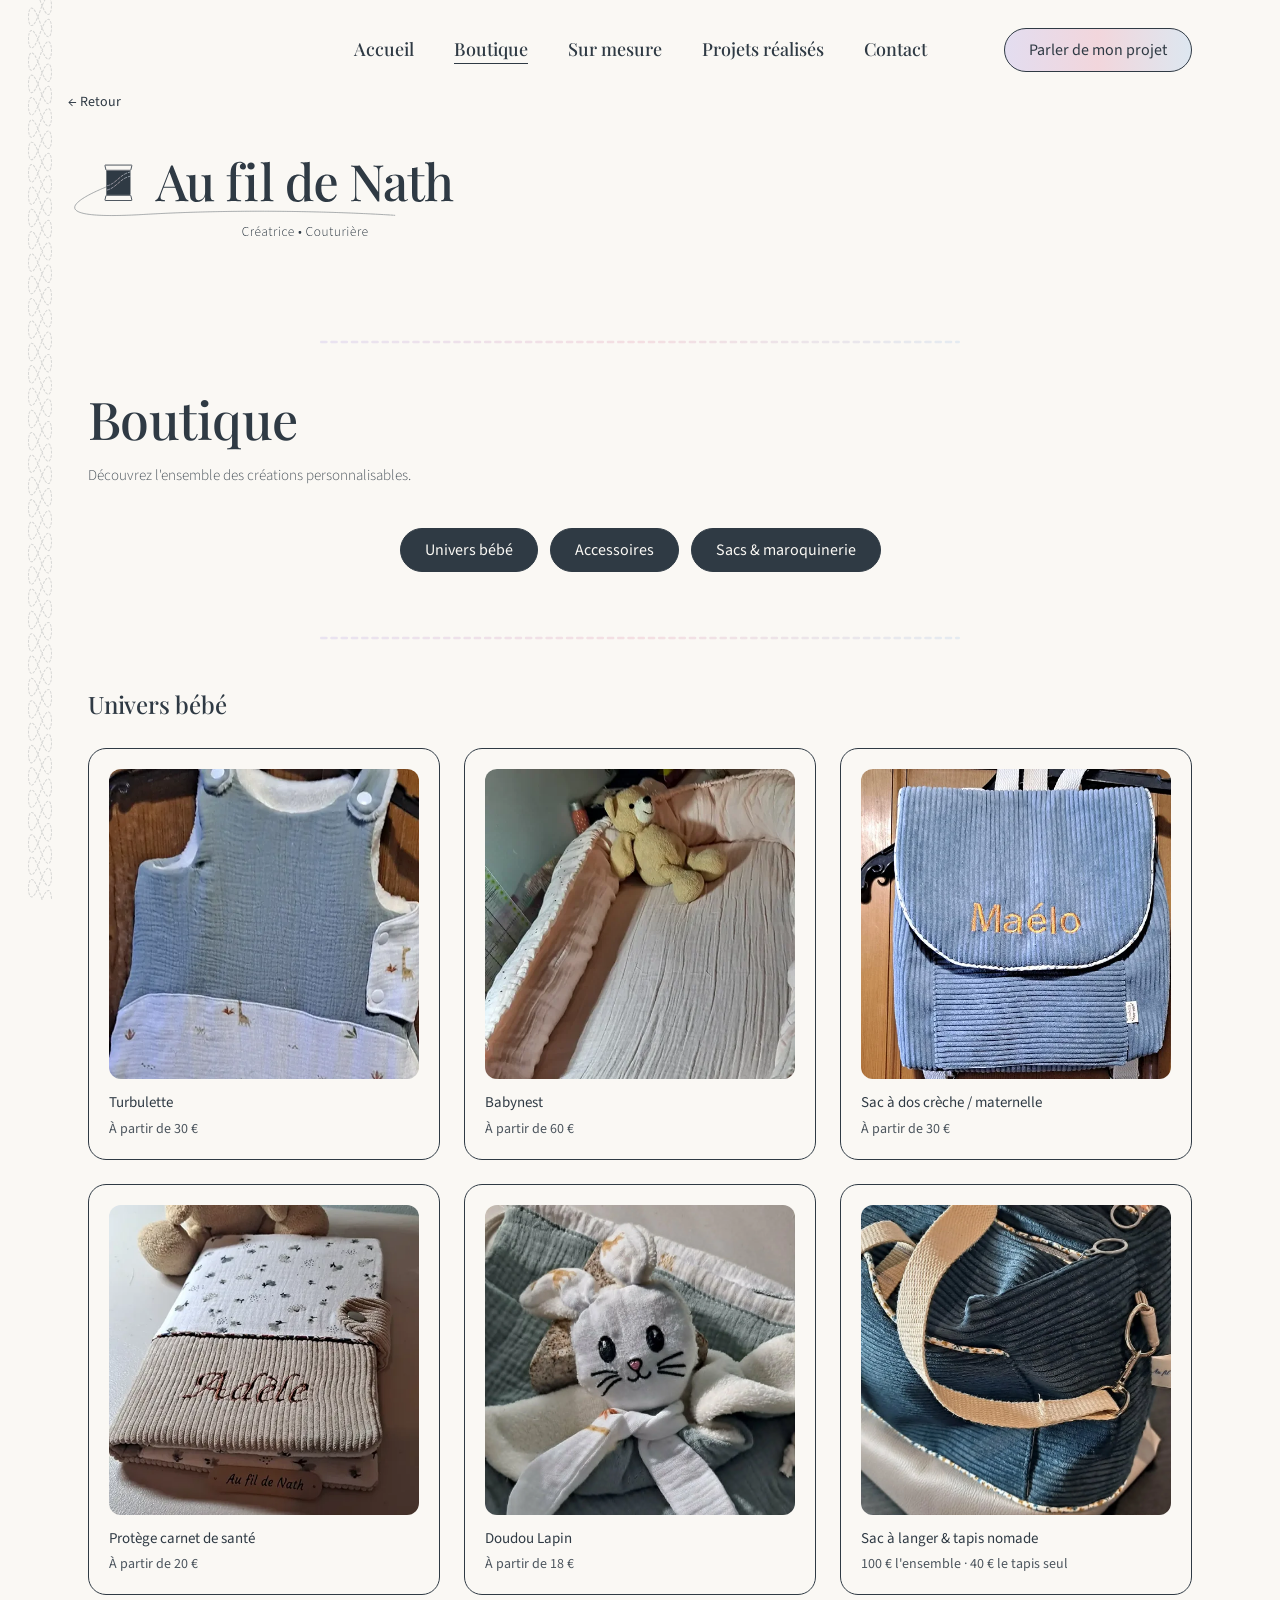
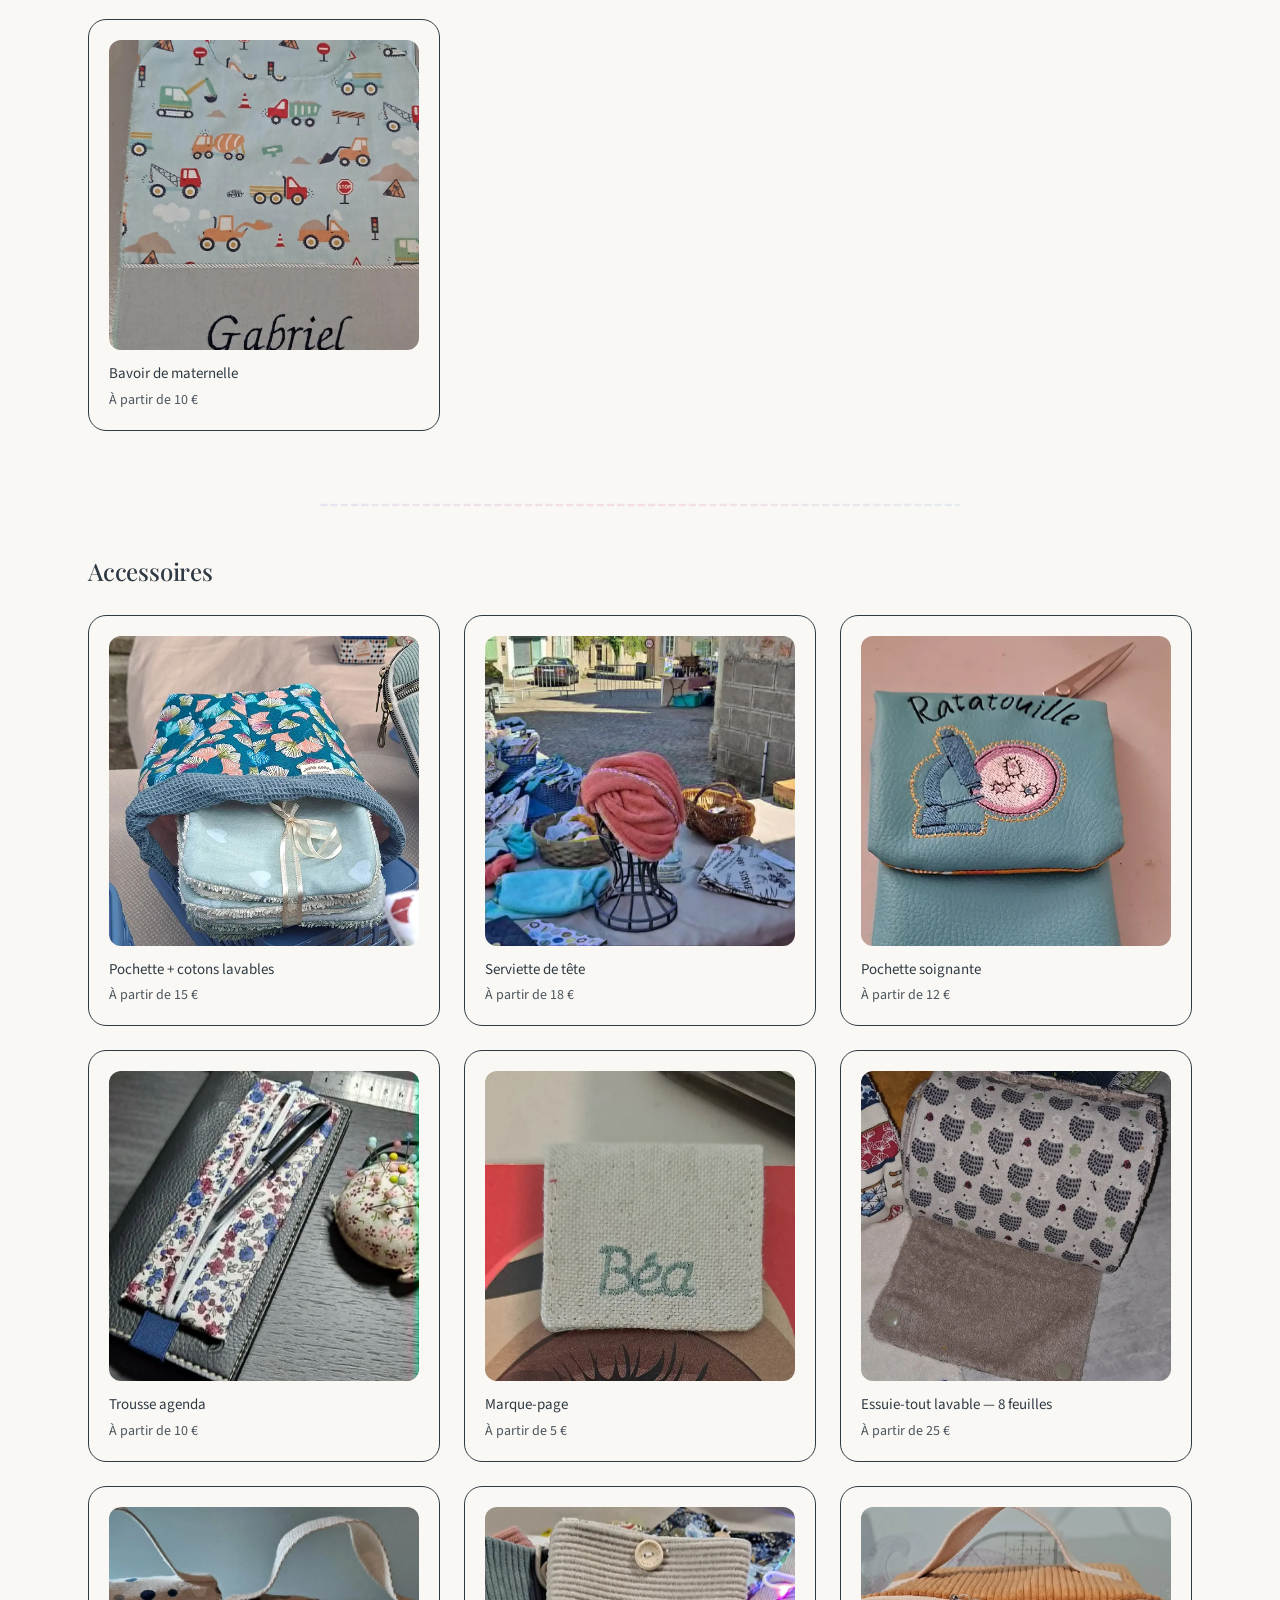
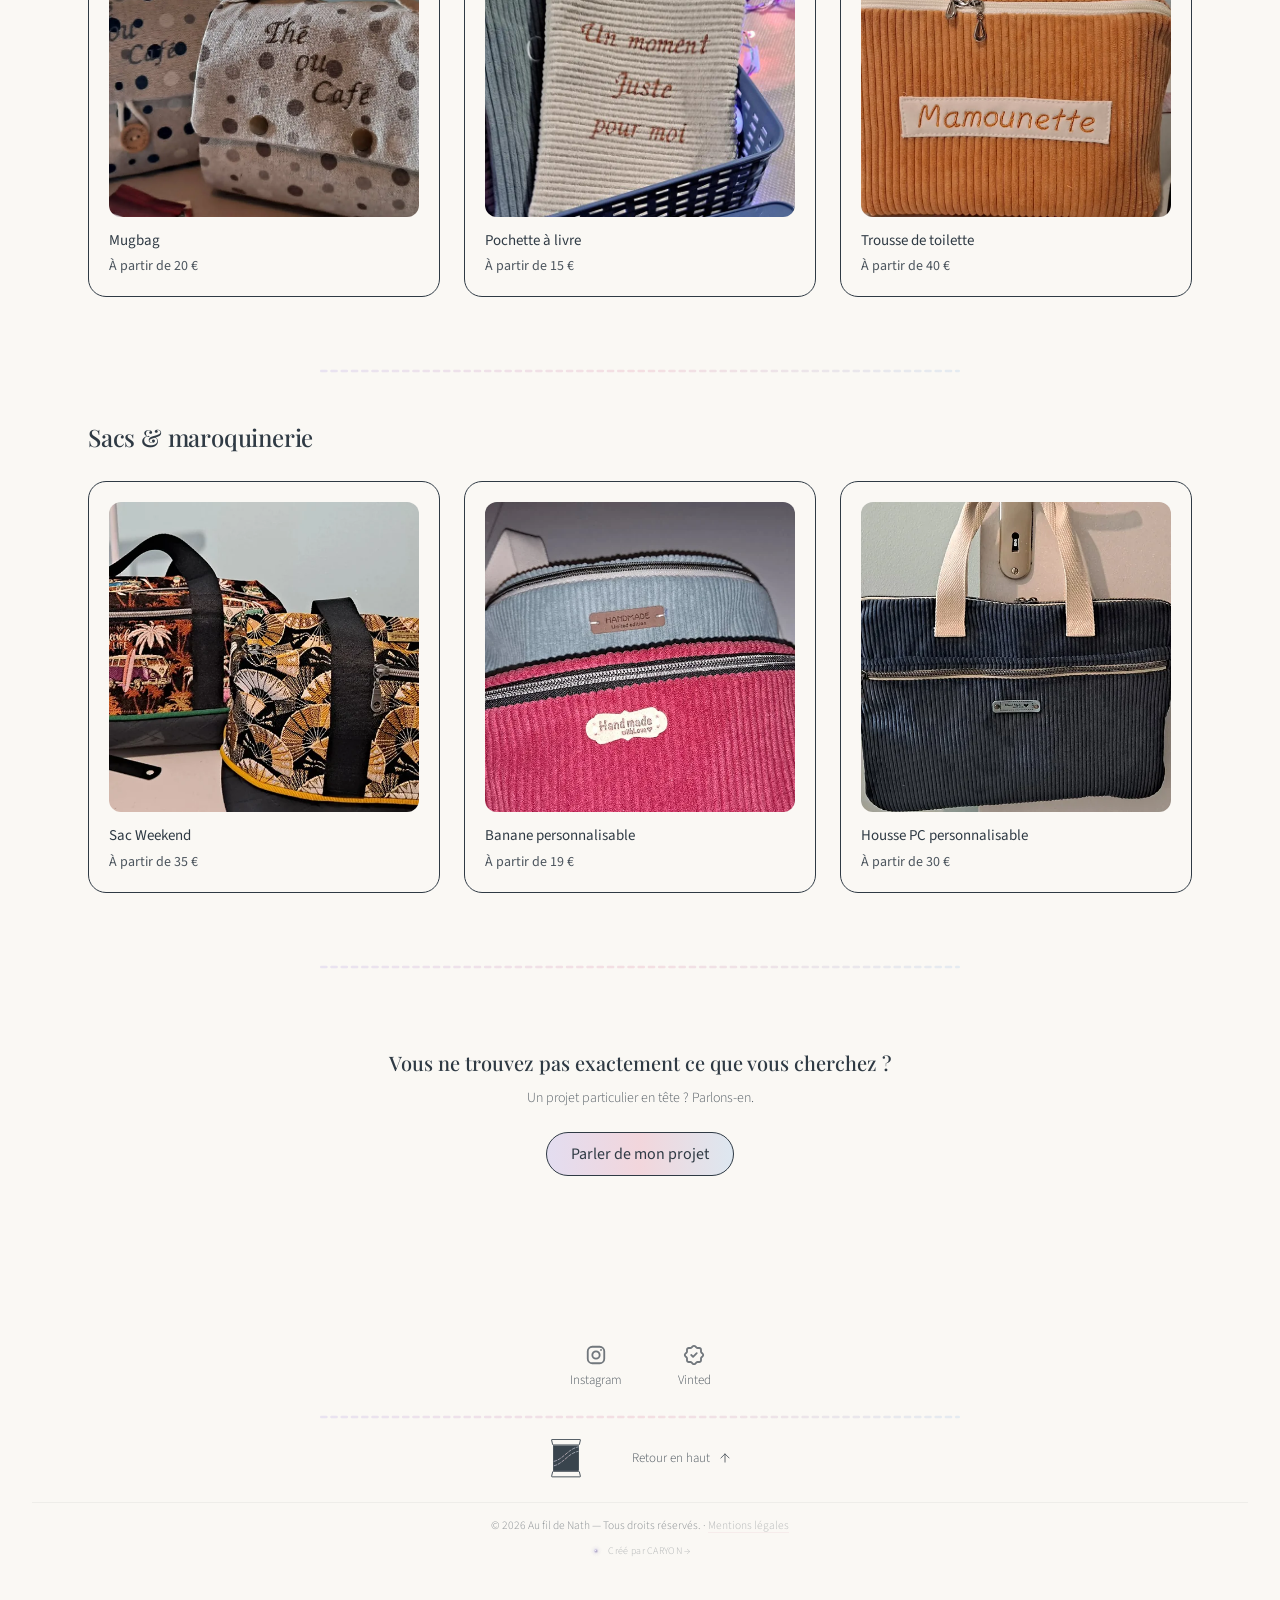
==== boutique.html @ eff72c36 "Deploy: Au fil de Nath" ====
<!DOCTYPE html>
<html lang="fr">
<head>
  <meta charset="UTF-8" />
  <meta name="viewport" content="width=device-width, initial-scale=1.0" />
  <title>Boutique — Au fil de Nath</title>
  <!-- Open Graph / partage réseaux sociaux -->
  <meta property="og:type" content="website" />
  <meta property="og:site_name" content="Au fil de Nath" />
  <meta property="og:locale" content="fr_FR" />
  <meta property="og:title" content="Boutique — Au fil de Nath" />
  <meta property="og:description" content="Découvrez les créations Au fil de Nath : univers bébé, accessoires, sacs &amp; maroquinerie. Pièces uniques cousues main et personnalisables." />
  <meta property="og:url" content="https://aufildenath.fr/boutique.html" />
  <meta property="og:image" content="https://aufildenath.fr/assets/og-image.jpg" />
  <meta property="og:image:secure_url" content="https://aufildenath.fr/assets/og-image.jpg" />
  <meta property="og:image:type" content="image/jpeg" />
  <meta property="og:image:width" content="1200" />
  <meta property="og:image:height" content="630" />
  <meta property="og:image:alt" content="Au fil de Nath — Créatrice Couturière" />
  <meta name="twitter:card" content="summary_large_image" />
  <meta name="twitter:title" content="Boutique — Au fil de Nath" />
  <meta name="twitter:description" content="Découvrez les créations Au fil de Nath : univers bébé, accessoires, sacs &amp; maroquinerie. Pièces uniques cousues main et personnalisables." />
  <meta name="twitter:image" content="https://aufildenath.fr/assets/og-image.jpg" />
  <link rel="icon" href="assets/favicon.svg" type="image/svg+xml" />

  <meta name="description" content="Découvrez les créations cousues main : univers bébé, accessoires, sacs et maroquinerie. Pièces uniques et personnalisables." />

  <link rel="preconnect" href="https://fonts.googleapis.com" />
  <link rel="preconnect" href="https://fonts.gstatic.com" crossorigin />
  <link href="https://fonts.googleapis.com/css2?family=Playfair+Display:wght@500;600&family=Source+Sans+3:wght@300;400;600&display=swap" rel="stylesheet" />

  <link rel="stylesheet" href="variables.css" />
  <link rel="stylesheet" href="header.css" />
  <link rel="stylesheet" href="creations.css" />
  <link rel="stylesheet" href="sections.css" />
  <link rel="stylesheet" href="pages.css" />
</head>

<body class="page-wrapper">

  <!-- HEADER pages intérieures (back + logo, pas de logo hero) -->
  <header class="site-header site-header--inner" id="site-header">
    <div class="site-header__nav-bar">
      <div class="site-header__inner">
        <a href="index.html" class="site-header__logo-sticky" aria-label="Au fil de Nath — Accueil">
          <img src="assets/logo%20sans%20fond.svg" alt="Au fil de Nath" width="220" height="80" />
        </a>
        <nav class="site-header__nav" aria-label="Navigation principale">
          <ul class="site-header__nav-list">
            <li><a href="index.html" class="site-header__nav-link">Accueil</a></li>
            <li><a href="boutique.html" class="site-header__nav-link is-active">Boutique</a></li>
            <li><a href="parler-de-mon-projet.html" class="site-header__nav-link">Sur mesure</a></li>
            <li><a href="index.html#realisations" class="site-header__nav-link">Projets réalisés</a></li>
            <li><a href="index.html#contact" class="site-header__nav-link">Contact</a></li>
          </ul>
        </nav>
        <a href="parler-de-mon-projet.html" class="btn btn--gradient site-header__cta-sticky">Parler de mon projet</a>
        <button class="site-header__hamburger" aria-label="Ouvrir le menu" aria-expanded="false" aria-controls="mobile-menu">
          <span></span><span></span><span></span>
        </button>
      </div>
    </div>

    <div class="site-header__logo-block">
      <div class="site-header__inner">
        <a href="index.html" class="back-link">← Retour</a>
        <a href="index.html" class="site-header__logo-hero" aria-label="Au fil de Nath — Accueil">
          <img src="assets/logo%20sans%20fond.svg" alt="Au fil de Nath" width="380" height="138" />
        </a>
      </div>
    </div>

    <div class="site-header__mobile-menu" id="mobile-menu" aria-hidden="true">
      <hr class="site-header__mobile-menu__sep" aria-hidden="true" />
      <div class="site-header__mobile-menu__inner">
        <nav aria-label="Menu mobile">
          <ul>
            <li><a href="index.html">Accueil</a></li>
            <li><a href="boutique.html">Boutique</a></li>
            <li><a href="parler-de-mon-projet.html">Sur mesure</a></li>
            <li><a href="index.html#realisations">Projets réalisés</a></li>
            <li><a href="index.html#contact">Contact</a></li>
          </ul>
        </nav>
        <a href="parler-de-mon-projet.html" class="btn btn--gradient">Parler de mon projet</a>
        <p class="site-header__mobile-menu__tagline">
          Chaque projet est étudié avec attention<br />
          Les délais et tarifs sont définis ensemble.
        </p>
      </div>
      <hr class="site-header__mobile-menu__sep site-header__mobile-menu__sep--bottom" aria-hidden="true" />
    </div>
  </header>


  <main>
    <section class="page">
      <div class="page__inner">

        <!-- Séparateur au-dessus du titre -->
        <img class="section-separator" src="assets/S%C3%A9parateur%20final.svg" alt="" aria-hidden="true" style="margin-bottom: 48px;" />

        <h1 class="page__title">Boutique</h1>
        <p class="page__intro">Découvrez l'ensemble des créations personnalisables.</p>

        <!-- Filtres catégories (ancres) -->
        <div class="shop-filters" role="tablist" aria-label="Catégories">
          <a href="#univers-bebe" class="shop-filter is-active">Univers bébé</a>
          <a href="#accessoires" class="shop-filter">Accessoires</a>
          <a href="#sacs" class="shop-filter">Sacs &amp; maroquinerie</a>
        </div>

        <!-- Séparateur entre les filtres et la première catégorie -->
        <img class="section-separator" src="assets/S%C3%A9parateur%20final.svg" alt="" aria-hidden="true" style="margin-bottom: 48px;" />

        <!-- ── Univers bébé ── -->
        <section class="shop-category" id="univers-bebe">
          <h2 class="shop-category__title">Univers bébé</h2>
          <ul class="shop-grid">
            <li class="card">
              <a href="fiche-produit.html?p=turbulette&from=boutique" class="card__link">
                <figure class="card__photo"><img src="Photos%20produits/Turbulette%201.webp" alt="Turbulette" loading="lazy" /></figure>
                <h3 class="card__title">Turbulette</h3>
                <p class="card__price">À partir de 30&nbsp;€</p>
              </a>
            </li>
            <li class="card">
              <a href="fiche-produit.html?p=babynest&from=boutique" class="card__link">
                <figure class="card__photo"><img src="Photos%20produits/569387996_17974343630946309_5089851895889682679_n.%201.webp" alt="Babynest" loading="lazy" /></figure>
                <h3 class="card__title">Babynest</h3>
                <p class="card__price">À partir de 60&nbsp;€</p>
              </a>
            </li>
            <li class="card">
              <a href="fiche-produit.html?p=sac-a-dos-creche&from=boutique" class="card__link">
                <figure class="card__photo"><img src="Photos%20produits/sac%20%C3%A0%20dos%20cr%C3%A8che%206.webp" alt="Sac à dos crèche / maternelle" loading="lazy" /></figure>
                <h3 class="card__title">Sac à dos crèche / maternelle</h3>
                <p class="card__price">À partir de 30&nbsp;€</p>
              </a>
            </li>
            <li class="card">
              <a href="fiche-produit.html?p=protege-carnet-sante&from=boutique" class="card__link">
                <figure class="card__photo"><img src="Photos%20produits/574750256_17975969078946309_2476281317568177951_n.%201.webp" alt="Protège carnet de santé" loading="lazy" /></figure>
                <h3 class="card__title">Protège carnet de santé</h3>
                <p class="card__price">À partir de 20&nbsp;€</p>
              </a>
            </li>
            <li class="card">
              <a href="fiche-produit.html?p=doudou-lapin&from=boutique" class="card__link">
                <figure class="card__photo"><img src="Photos%20produits/Doudou%20lapin%201.webp" alt="Doudou Lapin" loading="lazy" /></figure>
                <h3 class="card__title">Doudou Lapin</h3>
                <p class="card__price">À partir de 18&nbsp;€</p>
              </a>
            </li>
            <li class="card">
              <a href="fiche-produit.html?p=sac-a-langer&from=boutique" class="card__link">
                <figure class="card__photo"><img src="Photos%20produits/Sac%20a%20langer.webp" alt="Sac à langer & tapis nomade" loading="lazy" /></figure>
                <h3 class="card__title">Sac à langer &amp; tapis nomade</h3>
                <p class="card__price">100 € l'ensemble · 40 € le tapis seul</p>
              </a>
            </li>
            <li class="card">
              <a href="fiche-produit.html?p=bavoir-maternelle&from=boutique" class="card__link">
                <figure class="card__photo"><img src="Photos%20produits/bavoir%20de%20maternelle.webp" alt="Bavoir de maternelle personnalisé" loading="lazy" /></figure>
                <h3 class="card__title">Bavoir de maternelle</h3>
                <p class="card__price">À partir de 10&nbsp;€</p>
              </a>
            </li>
          </ul>
        </section>

        <!-- Séparateur entre catégories -->
        <img class="section-separator" src="assets/S%C3%A9parateur%20final.svg" alt="" aria-hidden="true" style="margin: 16px auto 48px;" />

        <!-- ── Accessoires ── -->
        <section class="shop-category" id="accessoires">
          <h2 class="shop-category__title">Accessoires</h2>
          <ul class="shop-grid">
            <li class="card">
              <a href="fiche-produit.html?p=pochette-cotons-lavables&from=boutique" class="card__link">
                <figure class="card__photo"><img src="Photos%20produits/Pochette%20%2B%20coton%209%201.webp" alt="Pochette + cotons lavables" loading="lazy" /></figure>
                <h3 class="card__title">Pochette + cotons lavables</h3>
                <p class="card__price">À partir de 15&nbsp;€</p>
              </a>
            </li>
            <li class="card">
              <a href="fiche-produit.html?p=serviette-de-tete&from=boutique" class="card__link">
                <figure class="card__photo"><img src="Photos%20produits/Serviette%20de%20t%C3%AAte.webp" alt="Serviette de tête" loading="lazy" /></figure>
                <h3 class="card__title">Serviette de tête</h3>
                <p class="card__price">À partir de 18&nbsp;€</p>
              </a>
            </li>
            <li class="card">
              <a href="fiche-produit.html?p=pochette-soignante&from=boutique" class="card__link">
                <figure class="card__photo"><img src="Photos%20produits/552950121_17970917090946309_2205476163409626417_n.%201.webp" alt="Pochette soignante" loading="lazy" /></figure>
                <h3 class="card__title">Pochette soignante</h3>
                <p class="card__price">À partir de 12&nbsp;€</p>
              </a>
            </li>
            <li class="card">
              <a href="fiche-produit.html?p=trousse-agenda&from=boutique" class="card__link">
                <figure class="card__photo"><img src="Photos%20produits/Trousse%20agenda%20(1).webp" alt="Trousse agenda" loading="lazy" /></figure>
                <h3 class="card__title">Trousse agenda</h3>
                <p class="card__price">À partir de 10&nbsp;€</p>
              </a>
            </li>
            <li class="card">
              <a href="fiche-produit.html?p=marque-page&from=boutique" class="card__link">
                <figure class="card__photo"><img src="Photos%20produits/Marque%20page%203%201.webp" alt="Marque-page" loading="lazy" /></figure>
                <h3 class="card__title">Marque-page</h3>
                <p class="card__price">À partir de 5&nbsp;€</p>
              </a>
            </li>
            <li class="card">
              <a href="fiche-produit.html?p=essuie-tout-lavable&from=boutique" class="card__link">
                <figure class="card__photo"><img src="Photos%20produits/Essuie%20tout%20(3).webp" alt="Essuie-tout lavable" loading="lazy" /></figure>
                <h3 class="card__title">Essuie-tout lavable — 8 feuilles</h3>
                <p class="card__price">À partir de 25&nbsp;€</p>
              </a>
            </li>
            <li class="card">
              <a href="fiche-produit.html?p=mugbag&from=boutique" class="card__link">
                <figure class="card__photo"><img src="Photos%20produits/Mugbag%202.webp" alt="Mugbag" loading="lazy" /></figure>
                <h3 class="card__title">Mugbag</h3>
                <p class="card__price">À partir de 20&nbsp;€</p>
              </a>
            </li>
            <li class="card">
              <a href="fiche-produit.html?p=pochette-a-livre&from=boutique" class="card__link">
                <figure class="card__photo"><img src="Photos%20produits/pochette%20%C3%A0%20livre%20(1).webp" alt="Pochette à livre" loading="lazy" /></figure>
                <h3 class="card__title">Pochette à livre</h3>
                <p class="card__price">À partir de 15&nbsp;€</p>
              </a>
            </li>
            <li class="card">
              <a href="fiche-produit.html?p=trousse-de-toilette&from=boutique" class="card__link">
                <figure class="card__photo"><img src="Photos%20produits/Trousse%20de%20toilette%20(6).webp" alt="Trousse de toilette" loading="lazy" /></figure>
                <h3 class="card__title">Trousse de toilette</h3>
                <p class="card__price">À partir de 40&nbsp;€</p>
              </a>
            </li>
          </ul>
        </section>

        <!-- Séparateur entre catégories -->
        <img class="section-separator" src="assets/S%C3%A9parateur%20final.svg" alt="" aria-hidden="true" style="margin: 16px auto 48px;" />

        <!-- ── Sacs &amp; maroquinerie ── -->
        <section class="shop-category" id="sacs">
          <h2 class="shop-category__title">Sacs &amp; maroquinerie</h2>
          <ul class="shop-grid">
            <li class="card">
              <a href="fiche-produit.html?p=sac-weekend&from=boutique" class="card__link">
                <figure class="card__photo"><img src="Photos%20produits/georges%205%201.webp" alt="Sac Weekend" loading="lazy" /></figure>
                <h3 class="card__title">Sac Weekend</h3>
                <p class="card__price">À partir de 35&nbsp;€</p>
              </a>
            </li>
            <li class="card">
              <a href="fiche-produit.html?p=banane&from=boutique" class="card__link">
                <figure class="card__photo"><img src="Photos%20produits/Bananes%20livr%C3%A9es%20pour%20No%C3%ABl%20%F0%9F%8E%85%201.webp" alt="Banane personnalisable" loading="lazy" /></figure>
                <h3 class="card__title">Banane personnalisable</h3>
                <p class="card__price">À partir de 19&nbsp;€</p>
              </a>
            </li>
            <li class="card">
              <a href="fiche-produit.html?p=housse-pc&from=boutique" class="card__link">
                <figure class="card__photo"><img src="Photos%20produits/ordi%204.webp" alt="Housse PC" loading="lazy" /></figure>
                <h3 class="card__title">Housse PC personnalisable</h3>
                <p class="card__price">À partir de 30&nbsp;€</p>
              </a>
            </li>
          </ul>
        </section>

        <!-- Séparateur avant le CTA final -->
        <img class="section-separator" src="assets/S%C3%A9parateur%20final.svg" alt="" aria-hidden="true" style="margin: 16px auto 48px;" />

        <!-- "Vous ne trouvez pas..." -->
        <div class="shop-tail">
          <h2 class="shop-tail__title">Vous ne trouvez pas exactement ce que vous cherchez&nbsp;?</h2>
          <p class="shop-tail__text">Un projet particulier en tête&nbsp;? Parlons-en.</p>
          <a href="parler-de-mon-projet.html" class="btn btn--gradient">Parler de mon projet</a>
        </div>

      </div>
    </section>
  </main>

  <!-- FOOTER (identique à l'accueil) -->
  <footer class="site-footer" role="contentinfo">
    <div class="site-footer__inner">

      <!-- 1) Réseaux sociaux : icône + label sous chaque -->
      <div class="site-footer__social" aria-label="Retrouvez Au fil de Nath sur les réseaux">
        <a href="https://www.instagram.com/au_fil_de_nath/" target="_blank" rel="noopener">
          <img src="assets/logo%20insta.svg" alt="" aria-hidden="true" />
          <span class="site-footer__social-label">Instagram</span>
        </a>
        <a href="https://www.vinted.fr/member/133558715-aufilsdenath?utm_source=ig&utm_medium=social&utm_content=link_in_bio&fbclid=PAZXh0bgNhZW0CMTEAc3J0YwZhcHBfaWQPOTM2NjE5NzQzMzkyNDU5AAGnB0zWrY0VCp5iScxJnM4wXbTlK7Rzn_t2t8GuV2q97yDfnE0mERHfE2xr-8g_aem_fn0HZ6scnlGo0cQ_6BgeYw" target="_blank" rel="noopener">
          <img src="assets/Check%20vinted.svg" alt="" aria-hidden="true" />
          <span class="site-footer__social-label">Vinted</span>
        </a>
      </div>

      <!-- 2) Séparateur -->
      <img class="site-footer__separator" src="assets/S%C3%A9parateur%20final.svg" alt="" aria-hidden="true" />

      <!-- 3) Logo seul (gauche) + retour en haut (droite) -->
      <div class="site-footer__bottom-row">
        <a href="index.html" class="site-footer__logo" aria-label="Au fil de Nath — Accueil">
          <img src="assets/logo%20seul%20final.svg" alt="Au fil de Nath" />
        </a>
        <button type="button" class="site-footer__top-link" data-back-to-top aria-label="Retour en haut de la page">
          Retour en haut
          <svg viewBox="0 0 24 24" fill="none" stroke="currentColor" stroke-width="1.5" stroke-linecap="round" stroke-linejoin="round" aria-hidden="true"><path d="M12 19V5M5 12l7-7 7 7"/></svg>
        </button>
      </div>

      <!-- 4) Copyright -->
      <div class="site-footer__bottom">
        © <span data-footer-year>2026</span> Au fil de Nath — Tous droits réservés.
        · <a href="mentions-legales.html" class="site-footer__legal-link">Mentions légales</a>
      </div>

      <!-- 5) Mention créateur -->
      <div class="site-footer__caryon">
        <a href="https://caryonstudio.fr" target="_blank" rel="noopener" class="site-footer__caryon-link">
          <img src="assets/caryon-logo.svg" alt="" aria-hidden="true" />
          Créé par CARYON →
        </a>
      </div>

    </div>
  </footer>

  <script src="header.js"></script>
  <script>
    /* ── Scroll restoration ── */
    /* Restaure la position de scroll si on revient depuis une fiche produit */
    (function () {
      const key = 'scroll_boutique';
      const saved = sessionStorage.getItem(key);
      if (saved !== null) {
        sessionStorage.removeItem(key);
        requestAnimationFrame(() => window.scrollTo(0, parseInt(saved, 10)));
      }
    })();

    /* Sauvegarde le scrollY avant de quitter vers une fiche produit */
    document.querySelectorAll('.card__link[href*="fiche-produit"]').forEach(link => {
      link.addEventListener('click', () => {
        sessionStorage.setItem('scroll_boutique', window.scrollY);
      });
    });

    /* Filtres : mise à jour de l'état actif (le défilement est géré par header.js) */
    document.querySelectorAll('.shop-filter[href^="#"]').forEach(link => {
      link.addEventListener('click', () => {
        document.querySelectorAll('.shop-filter').forEach(f => f.classList.remove('is-active'));
        link.classList.add('is-active');
      });
    });
  </script>
</body>
</html>
---- variables.css ----
/* ============================================================
   AU FIL DE NATH — Design Tokens
   Source : Figma "Au fil de Nath" (ssXkalTGK3zuSjSh0zyXNi)
   Extraits le 2026-05-26
   ============================================================ */

:root {

  /* ----------------------------------------------------------
     COULEURS
  ---------------------------------------------------------- */

  /* Fond & Neutre */
  --color-ecru:            #FAF8F4;   /* Fond général de toutes les pages */
  --color-text:            #2B2B2B;   /* Corps de texte principal */

  /* Primaire */
  --color-marine:          #2F3A44;   /* Bleu profond désaturé — titres, logo, éléments forts */
  --color-marine-darker:   #1F2A34;   /* Marine -15% brightness — hover du bouton primary */

  /* Ombre marine 12% — utilisée pour les visuels (photo Hero, cartes produit) */
  --shadow-marine-soft:    0 4px 12px rgba(47, 58, 68, 0.12);

  /* Secondaires — séparateurs & accents */
  --color-rose:            #F2D6DC;   /* Rose poudré */
  --color-violet:          #E3DDF0;   /* Violet clair grisé — aussi utilisé pour les boutons */
  --color-bleu-pastel:     #DDE7F0;   /* Bleu pastel grisé */

  /* Utilitaires */
  --color-white:           #FFFFFF;
  --color-transparent:     transparent;

  /* Dégradé pastel — pour le CTA "Parler de mon projet" du menu mobile */
  --gradient-pastel:       linear-gradient(90deg,
                             var(--color-violet) 0%,    /* #E3DDF0 */
                             var(--color-rose) 50%,     /* #F2D6DC */
                             var(--color-bleu-pastel) 100%   /* #DDE7F0 */
                           );


  /* ----------------------------------------------------------
     TYPOGRAPHIE — Familles
  ---------------------------------------------------------- */

  --font-serif:   'Playfair Display', Georgia, serif;
  --font-sans:    'Source Sans 3', 'Source Sans Pro', sans-serif;


  /* ----------------------------------------------------------
     TYPOGRAPHIE — Tailles (desktop, base 1440px)
  ---------------------------------------------------------- */

  --text-logo:        60px;   /* "Au fil de Nath" dans le header */
  --text-tagline:     16px;   /* "Créatrice • Couturière" sous le logo */
  --text-h1:          52px;   /* Titres de page (ex: "Boutique", "Racontez-moi…") */
  --text-h2:          32px;   /* Titres de section */
  --text-body-lg:     17px;   /* Corps de texte standard */
  --text-body-sm:     14px;   /* Captions, mentions légales, labels formulaire */
  --text-back:        14px;   /* Lien "← Retour" */
  --text-btn:         16px;   /* Texte des boutons CTA */


  /* ----------------------------------------------------------
     TYPOGRAPHIE — Graisses
  ---------------------------------------------------------- */

  --weight-light:     300;    /* Source Sans 3 Light */
  --weight-regular:   400;    /* Source Sans 3 Regular */
  --weight-medium:    500;    /* Playfair Display Medium */
  --weight-semibold:  600;    /* Playfair Display SemiBold */


  /* ----------------------------------------------------------
     TYPOGRAPHIE — Letter-spacing (valeurs Figma exactes)
  ---------------------------------------------------------- */

  --tracking-logo:    -1.2px;    /* "Au fil de Nath" */
  --tracking-tagline: 0.64px;    /* "Créatrice • Couturière" */
  --tracking-h1:      -0.52px;   /* Titres de page */
  --tracking-h2:      -0.16px;   /* Titres de section */
  --tracking-caption:  0.028px;  /* Texte caption */


  /* ----------------------------------------------------------
     ESPACEMENTS
  ---------------------------------------------------------- */

  /* Logo / header */
  --logo-padding:     40px;   /* Padding interne du bloc logo */
  --logo-gap:         24px;   /* Gap entre l'icône bobine et le texte */

  /* Layout page */
  --page-padding-x:   80px;   /* Marge gauche/droite sur 1440px → contenu 1280px */
  --content-width:    1280px; /* Largeur max du contenu */
  --page-max-width:   1440px; /* Largeur max du canvas */

  /* Sections */
  --section-gap:      64px;   /* Espacement entre sections */
  --block-gap:        40px;   /* Espacement entre blocs internes */


  /* ----------------------------------------------------------
     BORDURES & RAYONS
  ---------------------------------------------------------- */

  --radius-btn:       100px;  /* Boutons pill — outline arrondi */
  --radius-card:      16px;   /* Cartes produit */
  --radius-tag:       100px;  /* Tags / filtres catégorie */

  --border-btn:       1.5px;  /* Épaisseur bordure boutons outline standard */
  --border-btn-fine:  0.5px;  /* Épaisseur bordure boutons gradient (menu) */


  /* ----------------------------------------------------------
     ÉLÉMENTS DÉCORATIFS
  ---------------------------------------------------------- */

  --chainette-width:  45px;   /* Largeur du motif chaînette losanges (bords latéraux) */


  /* ----------------------------------------------------------
     TRANSITIONS
  ---------------------------------------------------------- */

  --transition-base:  0.2s ease;
  --transition-slow:  0.35s ease;

}


/* ----------------------------------------------------------
   SCROLLBAR LATÉRALE — marine sur fond écru
---------------------------------------------------------- */

html {
  scrollbar-width: thin;
  scrollbar-color: var(--color-marine) var(--color-ecru);
}

html::-webkit-scrollbar {
  width: 8px;
}

html::-webkit-scrollbar-track {
  background: var(--color-ecru);
}

html::-webkit-scrollbar-thumb {
  background-color: var(--color-marine);
  border-radius: 4px;
  border: 2px solid var(--color-ecru);
}


/* ----------------------------------------------------------
   RESPONSIVE — Tablette (≤ 1024px)
---------------------------------------------------------- */

@media (max-width: 1024px) {
  :root {
    --page-padding-x:   40px;
  }
}


/* ----------------------------------------------------------
   RESPONSIVE — Mobile (≤ 768px)
---------------------------------------------------------- */

@media (max-width: 768px) {
  :root {
    --text-logo:        36px;
    --text-h1:          32px;
    --text-h2:          22px;
    --text-body-lg:     15px;

    --page-padding-x:   20px;
    --logo-padding:     24px;
    --section-gap:      40px;
  }
}
---- header.css ----
/* ============================================================
   AU FIL DE NATH — Header
   Deux états : expanded (top) → sticky (scroll)
   Figma node 53:2 (desktop) | 679:707 (mobile)
   ============================================================ */


/* ----------------------------------------------------------
   STRUCTURE GÉNÉRALE
---------------------------------------------------------- */

/* Le fond écru vit sur le body (.page-wrapper) — voir plus bas.
   Le header lui-même est transparent pour laisser passer la broderie. */
.site-header {
  position: relative;
  width: 100%;
  background-color: transparent;
  z-index: 100;
  --scroll-progress: 0;  /* 0 au top, 1 quand le sticky est pleinement déployé */
}

/* Conteneur centré 1280px */
.site-header__inner {
  max-width: var(--content-width);   /* 1280px */
  margin: 0 auto;
  padding: 0 var(--page-padding-x);  /* 0 80px */
  display: flex;
  align-items: center;
}


/* ----------------------------------------------------------
   BARRE NAV — affichée en permanence
   Au top : nav seule, centrée. Au sticky : logo + nav + CTA
---------------------------------------------------------- */

.site-header__nav-bar {
  width: 100%;
  padding: 20px 0;
  transition: box-shadow var(--transition-base),
              background-color var(--transition-base);
}

/* Mode STICKY — déclenché par JS (.is-sticky sur #site-header) */
.site-header.is-sticky .site-header__nav-bar {
  position: fixed;
  top: 0;
  left: 0;
  right: 0;
  background-color: var(--color-ecru);
  box-shadow: 0 1px 0 rgba(47, 58, 68, 0.1);
  padding: 14px 0;
  z-index: 200;
}

/* Inner de la nav bar : passage en GRID 3 colonnes (1fr | auto | 1fr).
   La nav (col 2) reste centrée visuellement quel que soit l'état :
   - Au top : logo et CTA sont display:none → leurs colonnes vides
     (1fr de chaque côté) gardent la nav exactement au centre.
   - Au sticky : logo apparaît en col 1, CTA en col 3, nav inchangée au centre.
   Pas de saut horizontal sur les liens nav entre les deux états. */
.site-header__nav-bar .site-header__inner {
  display: grid;
  grid-template-columns: 1fr auto 1fr;
  gap: 24px;
}


/* ----------------------------------------------------------
   LOGO STICKY
   Caché au top, révélé au sticky
---------------------------------------------------------- */

/* Logo sticky : caché au top, apparaît + grandit progressivement au scroll.
   Taille pilotée en width directement (proportions auto via height: auto).
   Desktop : 180px → 260px de large (interpolation continue via --scroll-progress). */
.site-header__logo-sticky {
  display: none;
  flex-shrink: 0;
  opacity: var(--scroll-progress);
  /* Position dans la grille : col 1, alignée au début (gauche) */
  grid-column: 1;
  justify-self: start;
  align-items: center;
  /* Pas de transform scale : la taille est gérée via width sur l'img directement,
     ce qui donne des proportions natives propres sans déformation. */
}

.site-header__logo-sticky img {
  display: block;
  height: auto;
  width: calc(180px + 80px * var(--scroll-progress));   /* 180 → 260 */
}

.site-header.is-sticky .site-header__logo-sticky {
  display: flex;
}


/* ----------------------------------------------------------
   NAVIGATION PRINCIPALE
---------------------------------------------------------- */

/* La nav vit dans la col 2 (auto) de la grille parent, centrée. */
.site-header__nav {
  grid-column: 2;
  justify-self: center;
}

.site-header__nav-list {
  list-style: none;
  margin: 0;
  padding: 0;
  display: flex;
  align-items: center;
  gap: 40px;  /* Espacement visuel entre liens — à affiner selon Figma */
}

.site-header__nav-link {
  font-family: var(--font-serif);
  font-size: 18px;
  font-weight: var(--weight-medium);    /* 500 */
  color: var(--color-marine);           /* #2F3A44 */
  text-decoration: none;
  letter-spacing: 0;
  line-height: 1;
  position: relative;

  /* Soulignement au hover */
  transition: opacity var(--transition-base);
}

.site-header__nav-link::after {
  content: '';
  position: absolute;
  left: 0;
  right: 0;
  bottom: -3px;
  height: 1px;
  background-color: var(--color-marine);
  transform: scaleX(0);
  transform-origin: left center;
  transition: transform var(--transition-base);
}

.site-header__nav-link:hover { opacity: 0.75; }
.site-header__nav-link:hover::after { transform: scaleX(1); }

/* Lien actif */
.site-header__nav-link.is-active::after { transform: scaleX(1); }


/* ----------------------------------------------------------
   CTA STICKY
   "Parler de mon projet" — caché au top, visible au sticky
---------------------------------------------------------- */

/* CTA sticky : caché au top, monte (translateY) + fade-in progressivement.
   Piloté par --scroll-progress (0 → 1). */
.site-header__cta-sticky {
  display: none;
  opacity: var(--scroll-progress);
  /* Part 14px plus bas, remonte à 0 au fur et à mesure du scroll */
  transform: translateY(calc((1 - var(--scroll-progress)) * 14px));
  flex-shrink: 0;
  /* Position dans la grille : col 3, alignée à droite */
  grid-column: 3;
  justify-self: end;
}

.site-header.is-sticky .site-header__cta-sticky {
  display: flex;
}


/* ----------------------------------------------------------
   BOUTONS (réutilisables sur tout le site)
---------------------------------------------------------- */

.btn {
  display: inline-flex;
  align-items: center;
  justify-content: center;
  padding: 10px 24px;
  border-radius: var(--radius-btn);     /* 100px — pill */
  font-family: var(--font-sans);
  font-size: var(--text-btn);           /* 16px */
  font-weight: var(--weight-regular);
  text-decoration: none;
  cursor: pointer;
  transition: background-color var(--transition-base),
              border-color var(--transition-base),
              color var(--transition-base),
              filter var(--transition-base),
              transform var(--transition-base);
  white-space: nowrap;
}

/* Léger scale au hover sur TOUS les CTAs — micro-interaction tactile commune */
.btn:hover {
  transform: scale(1.02);
}

.btn--outline {
  background-color: var(--color-violet);   /* #E3DDF0 — violet clair */
  border: var(--border-btn) solid var(--color-marine);
  color: var(--color-marine);
}

.btn--outline:hover {
  background-color: var(--color-marine);
  color: var(--color-ecru);
}

.btn--primary {
  background-color: var(--color-marine);
  border: var(--border-btn) solid var(--color-marine);
  color: var(--color-ecru);
}

/* Hover : on assombrit légèrement le marine, on garde le texte écru.
   Effet sobre, juste un appui sur l'action. */
.btn--primary:hover {
  background-color: var(--color-marine-darker);
  border-color: var(--color-marine-darker);
  color: var(--color-ecru);
}


/* Variante GRADIENT — utilisée pour le CTA "Parler de mon projet"
   dans le menu mobile. Fond pastel triphase + stroke fin marine. */
.btn--gradient {
  background-image: var(--gradient-pastel);
  background-color: var(--color-violet);   /* fallback */
  border: var(--border-btn-fine) solid var(--color-marine);   /* 0.5px */
  color: var(--color-marine);
}

/* Hover : on intensifie le gradient (saturation + assombrissement léger)
   plutôt que de basculer en marine. Le texte marine reste lisible. */
.btn--gradient:hover {
  filter: saturate(1.55) brightness(0.95);
}


/* ----------------------------------------------------------
   BLOC LOGO HERO
   Grand logo, visible uniquement au top de page
   Se cache quand le header devient sticky
---------------------------------------------------------- */

.site-header__logo-block {
  padding: 0 0 var(--logo-padding) 0;   /* 40px en bas */
  transition: opacity var(--transition-slow),
              max-height var(--transition-slow);
  overflow: hidden;
}

/* Le logo hero est rapproché du bord gauche pour cadrer plus près de la broderie.
   La valeur (60px) garantit que la broderie (left 16 + width 32 = ends à 48) ne
   passe pas sous le logo : on garde 12px de gap visuel. Surcharge le 80px par défaut.
   Override responsive plus bas pour tablette et mobile. */
.site-header__logo-block .site-header__inner {
  padding-left: 60px;
}

.site-header__logo-hero {
  display: inline-block;
  text-decoration: none;
}

.site-header__logo-hero img {
  display: block;
  /* Supprimer le fond écru embarqué dans le SVG */
  width: 420px;
  height: auto;
}

/* Masquer le bloc logo hero une fois sticky */
.site-header.is-sticky .site-header__logo-block {
  opacity: 0;
  pointer-events: none;
  max-height: 0;
  padding: 0;
}


/* ----------------------------------------------------------
   LIEN "← RETOUR" (pages intérieures)
---------------------------------------------------------- */

.back-link {
  display: inline-flex;
  align-items: center;
  gap: 6px;
  font-family: var(--font-sans);
  font-size: var(--text-back);        /* 14px */
  font-weight: var(--weight-regular);
  color: var(--color-marine);
  text-decoration: none;
  margin-bottom: 12px;
  transition: opacity var(--transition-base);
}

.back-link:hover { opacity: 0.65; }

/* Pages intérieures : inner en colonne pour back + logo */
.site-header--inner .site-header__logo-block .site-header__inner {
  flex-direction: column;
  align-items: flex-start;
}


/* ----------------------------------------------------------
   HAMBURGER (mobile)
---------------------------------------------------------- */

.site-header__hamburger {
  display: none;
  flex-direction: column;
  justify-content: center;
  gap: 5px;
  width: 32px;
  height: 32px;
  padding: 0;
  background: transparent;
  border: none;
  cursor: pointer;
  /* Position dans la grille : col 3 (à la place du CTA sur mobile) */
  grid-column: 3;
  justify-self: end;
}

.site-header__hamburger span {
  display: block;
  width: 100%;
  height: 1.5px;
  background-color: var(--color-marine);
  border-radius: 2px;
  transition: transform var(--transition-base),
              opacity var(--transition-base);
}

/* État ouvert */
.site-header__hamburger[aria-expanded="true"] span:nth-child(1) {
  transform: translateY(6.5px) rotate(45deg);
}
.site-header__hamburger[aria-expanded="true"] span:nth-child(2) {
  opacity: 0;
}
.site-header__hamburger[aria-expanded="true"] span:nth-child(3) {
  transform: translateY(-6.5px) rotate(-45deg);
}


/* ----------------------------------------------------------
   MENU MOBILE — overlay sous le header
   Fidèle au design Figma mobile (Pages figma/Menu mobile.png)
   Le header (logo + tagline + hamburger) reste visible en haut.
   Le menu se positionne JUSTE EN-DESSOUS et descend jusqu'en bas du viewport.
---------------------------------------------------------- */

.site-header__mobile-menu {
  display: none;
  position: fixed;
  top: 64px;                              /* sous le header mobile */
  left: 0;
  right: 0;
  bottom: 0;
  background-color: var(--color-ecru);
  z-index: 300;
  overflow-y: auto;
  flex-direction: column;
  padding-top: 24px;
  padding-bottom: 32px;
}

.site-header__mobile-menu.is-open {
  display: flex;
}

/* Zone de contenu centrée */
.site-header__mobile-menu__inner {
  display: flex;
  flex-direction: column;
  align-items: center;
  padding: 0 32px 24px;
  flex: 1;
  gap: 0;
}

/* Séparateur du menu : utilise assets/Séparateur menu.png (visuel dédié).
   width 85% du menu, height auto via aspect-ratio (PNG 1400×128 ≈ 11:1)
   → le visuel occupe vraiment 85% de la width du menu sans déformation. */
.site-header__mobile-menu__sep {
  width: 85%;
  max-width: 90%;
  aspect-ratio: 1400 / 128;
  height: auto;
  border: none;
  margin: 0 auto 32px;
  flex-shrink: 0;
  background: url("assets/S%C3%A9parateur%20menu.webp") center/100% 100% no-repeat;
  opacity: 0.95;
  display: block;
}

/* Liens de navigation — grands, centrés, Playfair */
.site-header__mobile-menu nav ul {
  list-style: none;
  padding: 0;
  margin: 0;
  display: flex;
  flex-direction: column;
  align-items: center;
  gap: 36px;
  width: 100%;
}

.site-header__mobile-menu nav a {
  font-family: var(--font-serif);
  /* Responsive proportionnel : 26px mini, 8vw idéal, 44px max */
  font-size: clamp(26px, 8vw, 44px);
  font-weight: var(--weight-medium);
  color: var(--color-marine);
  text-decoration: none;
  line-height: 1;
  text-align: center;
  display: block;
  transition: opacity var(--transition-base);
}

.site-header__mobile-menu nav a:hover {
  opacity: 0.85;       /* atténué (était 0.65) — effet plus subtil */
}

/* CTA "Parler de mon projet" dans le menu — responsive */
.site-header__mobile-menu .btn {
  margin-top: clamp(28px, 6vw, 48px);
  padding: clamp(10px, 2.5vw, 14px) clamp(22px, 6vw, 32px);
  font-size: clamp(13px, 3.6vw, 16px);
}

/* Texte sous le CTA */
.site-header__mobile-menu__tagline {
  margin-top: 16px;
  font-family: var(--font-sans);
  font-size: 13px;
  font-weight: var(--weight-light);
  color: var(--color-text);
  text-align: center;
  line-height: 1.6;
  opacity: 0.75;
}

/* Séparateur bas du menu */
.site-header__mobile-menu__sep--bottom {
  margin: 40px auto 0;
}


/* ----------------------------------------------------------
   SÉPARATEUR — ligne pointillée sous le header
---------------------------------------------------------- */

.separator {
  border: none;
  border-top: 2px dashed var(--color-rose);
  max-width: calc(var(--content-width) - var(--chainette-width) * 2);
  margin: 0 auto;
  opacity: 0.7;
}

.separator--rose   { border-color: var(--color-rose); }
.separator--violet { border-color: var(--color-violet); }
.separator--bleu   { border-color: var(--color-bleu-pastel); }


/* ----------------------------------------------------------
   MOTIF CHAINETTE — Bordures latérales
---------------------------------------------------------- */

/* Fond écru appliqué ici (body) : permet à la broderie (.page-wrapper::before,
   z-index 1) d'apparaître ENTRE le fond et le contenu des sections (qui sont
   maintenant transparentes). */
.page-wrapper {
  position: relative;
  overflow-x: hidden;
  background-color: var(--color-ecru);
}

/* Broderie décorative — UNIQUEMENT côté gauche.
   Toujours CENTRÉE dans la marge entre le bord viewport et le bord du contenu.
   Formule : broderie_centre = content_left / 2 (au milieu de la marge gauche).
   Donc broderie_left = content_left / 2 - broderie_w / 2.
   Min : 4px du bord viewport (sécurité petits écrans).
   Plus présente sur mobile, plus fine sur desktop. */
.page-wrapper {
  --broderie-w: 24px;   /* desktop */
}

.page-wrapper::before {
  content: '';
  position: fixed;
  top: 0;
  bottom: 0;
  width: var(--broderie-w);
  /* "content_left" = max(padding-x viewport, (viewport-frame)/2 + padding-x frame).
     La broderie est centrée dans cette marge → left = content_left/2 - w/2. */
  /* Centre la broderie dans la marge gauche = (viewport - content) / 2.
     On utilise 50vw (width absolue) et non 50% qui sur fixed = idem mais
     la formule ajoutait à tort +page-padding-x sur grand écran. */
  left: max(
    4px,
    max(var(--page-padding-x), 50vw - var(--content-width) / 2) / 2
    - var(--broderie-w) / 2
  );
  background-image: url("assets/chainette.svg");
  background-repeat: repeat-y;
  background-size: var(--broderie-w) auto;
  opacity: 0.85;
  pointer-events: none;
  z-index: 1;
}


/* ----------------------------------------------------------
   RESPONSIVE — Tablette (≤ 1024px)
---------------------------------------------------------- */

@media (max-width: 1024px) {
  /* .site-header__inner utilise désormais var(--page-padding-x) = 40px via variables.css */

  .site-header__nav-list {
    gap: 24px;
  }

  .site-header__nav-link {
    font-size: 16px;
  }

  /* Broderie tablette : taille intermédiaire */
  .page-wrapper {
    --broderie-w: 22px;
  }

  /* Logo header tablette : reste proche de la broderie (broderie ends à 34) */
  .site-header__logo-block .site-header__inner {
    padding-left: 46px;
  }
}


/* ----------------------------------------------------------
   RESPONSIVE — Breakpoint hamburger (≤ 960px)
   Passe en menu hamburger dès que les liens risquent de se
   tronquer (logo + nav + CTA ne tiennent plus côte à côte).
---------------------------------------------------------- */

@media (max-width: 960px) {

  /* Cacher la nav desktop et le CTA */
  .site-header__nav,
  .site-header__cta-sticky {
    display: none !important;
  }

  /* Afficher le hamburger */
  .site-header__hamburger {
    display: flex;
  }
}


/* ----------------------------------------------------------
   RESPONSIVE — Mobile (≤ 768px)
---------------------------------------------------------- */

@media (max-width: 768px) {

  /* Logo sticky mobile — width-based 110px → 160px (proportionnel au desktop 180→260) */
  .site-header__logo-sticky img {
    width: calc(110px + 50px * var(--scroll-progress));
    height: auto;
  }

  /* Broderie mobile : plus présente (centrée dans une marge plus fine) */
  .page-wrapper {
    --broderie-w: 18px;
  }

  /* Logo header mobile : adapté à la broderie réduite (broderie ends à 22) */
  .site-header__logo-block .site-header__inner {
    padding-left: 32px;
  }

  /* Logo hero réduit */
  .site-header__logo-hero img {
    width: 260px;
  }

  .site-header__inner {
    padding: 0 var(--page-padding-x);  /* 20px sur mobile via variable */
  }

  .site-header__logo-block {
    padding-bottom: 24px;
  }
}
---- creations.css ----
/* ============================================================
   AU FIL DE NATH — Section Créations du moment (carrousel)
   Référence : Pages figma/créations du moment desktop.png +
               Créations du moment mobile.png
   ============================================================ */


/* ----------------------------------------------------------
   STRUCTURE GÉNÉRALE
---------------------------------------------------------- */

.creations {
  padding: 48px 0 88px;
  position: relative;
  z-index: 2;
}

.creations__inner {
  max-width: var(--content-width);
  margin: 0 auto;
  /* Padding-left fluid : 28px (375px) → 120px (768px) → 280px (≥1425px) */
  padding: 0 var(--page-padding-x) 0 clamp(28px, calc(24vw - 62px), 280px);
}


/* ----------------------------------------------------------
   EYEBROW — "Créations du moment"
---------------------------------------------------------- */

.creations__eyebrow {
  font-family: var(--font-serif);
  font-size: 22px;
  font-weight: var(--weight-medium);
  color: var(--color-marine);
  margin: 0 0 36px;
  letter-spacing: -0.2px;
}


/* ----------------------------------------------------------
   VIEWPORT + TRACK DU CARROUSEL
   - Wrapper avec fondu écru aux bords (masque les cards qui sortent)
   - Scroll-snap natif pour la fluidité tactile
   - Scrollbar masquée
---------------------------------------------------------- */

/* Wrapper qui porte le fondu écru aux extrémités (effet "fade out") */
.creations__carousel {
  position: relative;
  margin-bottom: 12px;
  max-width: 1100px;
  margin-left: auto;
  margin-right: auto;
  /* Mask CSS pour le fondu transparent vers les bords */
  -webkit-mask-image: linear-gradient(
    to right,
    transparent 0,
    #000 48px,
    #000 calc(100% - 48px),
    transparent 100%
  );
  mask-image: linear-gradient(
    to right,
    transparent 0,
    #000 48px,
    #000 calc(100% - 48px),
    transparent 100%
  );
}

.creations__viewport {
  overflow-x: auto;
  overflow-y: hidden;
  scroll-snap-type: x mandatory;
  scroll-behavior: smooth;
  scrollbar-width: none;        /* Firefox */
  -ms-overflow-style: none;     /* IE */
  /* Padding latéral pour que les cards ne touchent pas les bords du viewport */
  padding: 8px 32px 12px;
  scroll-padding: 0 32px;
}

.creations__viewport::-webkit-scrollbar {
  display: none;                /* Chrome/Safari */
}

.creations__track {
  list-style: none;
  margin: 0;
  padding: 0;
  display: flex;
  gap: 20px;
}

/* Spacer après la dernière card : laisse la place pour qu'elle s'affiche
   entièrement malgré le fondu écru (mask-image) sur le bord droit. */
.creations__track::after {
  content: '';
  flex: 0 0 48px;
}


/* ----------------------------------------------------------
   CARD PRODUIT
---------------------------------------------------------- */

.card {
  flex: 0 0 auto;
  scroll-snap-align: start;
}

/* Tablette + Desktop : formule en V, minimum à 1024px (339px ≈ 2.2 cartes)
   Branche descendante : 544px − 20vw  → 390px à 769px, 339px à 1024px
   Branche montante   : 26vw + 73px    → 339px à 1025px, remonte vers 400px cap
   Les deux branches sont égales exactement à 1024px → zéro saut de taille
   → 1.4 cartes à 769px · 2.17 à 1024px · 2.08 à 1025px · 2.54 à 1440px · 2.6 à ≥1920px */
.creations__track .card {
  flex: 0 0 clamp(335px, max(calc(544px - 20vw), calc(26vw + 73px)), 400px);
  width: clamp(335px, max(calc(544px - 20vw), calc(26vw + 73px)), 400px);
}

/* La photo remplit la largeur disponible dans une card plus large */
.creations__track .card__photo {
  max-width: none;
}

/* Carousel 2 — project-card remplit la card 400px (annule le max-width: 276px de sections.css) */
.creations__track .project-card__photo {
  max-width: none;
  max-height: none;
  width: 100%;
}

.creations__track .project-card__for,
.creations__track .project-card__name,
.creations__track .project-card__desc {
  max-width: 100%;
}

.card__link {
  display: block;
  text-decoration: none;
  color: var(--color-marine);
  padding: 32px;
  border-radius: 18px;
  border: 0.5px solid var(--color-marine);
  background-color: var(--color-ecru);
  transition: transform var(--transition-base),
              box-shadow var(--transition-base);
}

.card__link:hover {
  transform: translateY(-2px);
  box-shadow: var(--shadow-marine-soft);
}

/* Variante "static" — pas de hover (utilisé pour les cards projet de la galerie) */
.card__link--static {
  cursor: default;
}
.card__link--static:hover {
  transform: none;
  box-shadow: none;
}
.card__link--static:hover .project-card__photo img {
  transform: none;
}

.card__photo {
  margin: 0 auto 16px;                       /* auto horizontal → centré */
  border-radius: 12px;
  overflow: hidden;
  aspect-ratio: 1 / 1;
  width: 100%;
  /* Responsive : de 276px desktop jusqu'à 125px mobile (card ≈ 165px) */
  max-width: clamp(125px, 33vw, 276px);
  background-color: var(--color-violet);   /* fallback */
}

.card__photo img {
  display: block;
  width: 100%;
  height: 100%;
  object-fit: cover;
  transition: transform 0.5s ease;
}

/* Hover image atténué (1.03 → 1.012) */
.card__link:hover .card__photo img {
  transform: scale(1.012);
}

.card__title {
  font-family: var(--font-sans);
  font-size: 15px;
  font-weight: var(--weight-regular);
  color: var(--color-marine);
  margin: 0 0 6px;
  line-height: 1.3;
}

.card__price {
  font-family: var(--font-sans);
  font-size: 14px;
  font-weight: var(--weight-regular);
  color: var(--color-marine);
  margin: 0;
  opacity: 0.85;
}


/* ----------------------------------------------------------
   FLÈCHES DE NAVIGATION
---------------------------------------------------------- */

.creations__nav {
  display: flex;
  justify-content: center;
  gap: 32px;
  margin: 8px 0 32px;
}

.creations__arrow {
  width: 36px;
  height: 36px;
  display: inline-flex;
  align-items: center;
  justify-content: center;
  padding: 0;
  background: transparent;
  border: none;
  color: var(--color-marine);
  cursor: pointer;
  border-radius: 50%;
  transition: background-color var(--transition-base),
              color var(--transition-base),
              opacity var(--transition-base);
}

.creations__arrow:hover {
  background-color: var(--color-violet);
}

.creations__arrow:disabled {
  opacity: 0.3;
  cursor: not-allowed;
}

.creations__arrow:disabled:hover {
  background-color: transparent;
}


/* ----------------------------------------------------------
   CAPTION + CTA + LIEN ALTERNATIF
---------------------------------------------------------- */

.creations__caption {
  font-family: var(--font-sans);
  font-size: 14px;
  font-weight: var(--weight-regular);
  color: var(--color-marine);
  line-height: 22px;
  margin: 0 0 32px;
  opacity: 0.8;
  max-width: 520px;
}

.creations__cta {
  display: inline-flex;
  margin: 0 auto;
  padding: 14px 36px;
}

/* On centre le CTA */
.creations__inner > .creations__cta {
  display: flex;
  width: max-content;
  margin-left: auto;
  margin-right: auto;
}

.creations__alt-link {
  display: block;
  text-align: center;
  margin: 20px auto 0;
  font-family: var(--font-sans);
  font-size: 14px;
  font-weight: var(--weight-regular);
  color: var(--color-marine);
  line-height: 22px;
  text-decoration: underline;
  text-decoration-thickness: 0.5px;
  text-underline-offset: 4px;
  opacity: 0.8;
  transition: opacity var(--transition-base);
}

.creations__alt-link:hover {
  opacity: 1;
}


/* ----------------------------------------------------------
   RESPONSIVE — Tablette (≤ 1024px)
---------------------------------------------------------- */

@media (max-width: 1024px) {

  .creations {
    padding: 40px 0 72px;
  }

  .card__link {
    padding: 24px;
  }

  .creations__track {
    gap: 18px;
  }
  /* Pas de règle card ici — la formule base (V-shape) couvre déjà la tablette */

}


/* ----------------------------------------------------------
   RESPONSIVE — Mobile (≤ 768px)
   1 card visible + peek de la suivante
---------------------------------------------------------- */

@media (max-width: 768px) {

  .creations {
    padding: 32px 0 56px;
  }

  .creations__eyebrow {
    font-size: 19px;
    margin-bottom: 24px;
  }

  .creations__viewport {
    padding: 8px 20px 12px;
    scroll-padding: 0 20px;
  }

  /* Mobile : min(400px, 54vw + 2px) — dérivé de inner_pl fluid + page_pr 20 + vp_pad 40
     → 1.4 cartes à 375px, ~1.46 à 768px */
  .creations__track .card {
    flex: 0 0 min(400px, calc(54vw + 2px));
    width: min(400px, calc(54vw + 2px));
  }

  /* Photo remplit la card (idem carrousel 1 et 2) */
  .creations__track .card__photo {
    max-width: 100%;
    width: 100%;
  }

  /* Carrousel 2 — project-card occupe toute la largeur de la card */
  .project-card__photo {
    max-width: 100%;
    width: 100%;
    max-height: none;
  }

  .project-card__for,
  .project-card__name,
  .project-card__desc {
    max-width: 100%;
  }

  .creations__carousel {
    -webkit-mask-image: linear-gradient(
      to right,
      transparent 0,
      #000 24px,
      #000 calc(100% - 24px),
      transparent 100%
    );
    mask-image: linear-gradient(
      to right,
      transparent 0,
      #000 24px,
      #000 calc(100% - 24px),
      transparent 100%
    );
  }

  .creations__track {
    gap: 14px;
  }

  .card__link {
    padding: 20px;
  }

  /* Image carrée (1/1) sur mobile aussi pour uniformité */
  .card__photo {
    aspect-ratio: 1 / 1;
  }

  .creations__nav {
    margin-bottom: 24px;
    gap: 40px;
  }

  /* Cibles tactiles plus confortables sur mobile (≥ 44px recommandés) */
  .creations__arrow {
    width: 44px;
    height: 44px;
  }

  .creations__caption {
    text-align: left;
    font-size: 14px;
    margin-bottom: 24px;
  }
}


/* ----------------------------------------------------------
   RESPONSIVE — Fin du responsive de la carte (≤ 380px)
   La carte atteint son minimum (165px), ratio 1:1 conservé.
---------------------------------------------------------- */

@media (max-width: 380px) {

  .card__link {
    padding: 16px;
  }
}
---- sections.css ----
/* ============================================================
   AU FIL DE NATH — Sections 4 à 7 (Accueil)
   - 4 : Sur-mesure (3 étapes)
   - 5 : Galerie projets réalisés
   - 6 : Avis clients
   - 7 : CTA final
   Référence d'ensemble : Pages figma/Accueil.png
   Détail Figma à venir → ajustements probables.
   ============================================================ */


/* ============================================================
   SECTION SUR-MESURE
   3 étapes alignées : Échange / Création / Finalisation + CTA
   ============================================================ */

.surmesure {
  padding: 56px 0 88px;
  position: relative;
  z-index: 2;
}

.surmesure__inner {
  max-width: var(--content-width);
  margin: 0 auto;
  padding: 0 var(--page-padding-x);
}

.surmesure__eyebrow {
  font-family: var(--font-serif);
  font-size: 22px;
  font-weight: var(--weight-medium);
  color: var(--color-marine);
  margin: 0 0 16px;
  letter-spacing: -0.2px;
}

.surmesure__intro {
  font-family: var(--font-sans);
  font-size: 14px;
  font-weight: var(--weight-light);
  color: var(--color-marine);
  line-height: 1.7;
  margin: 0 0 48px;
  max-width: 560px;
}

.surmesure__steps {
  list-style: none;
  margin: 16px auto 64px;
  padding: 0;
  display: grid;
  grid-template-columns: repeat(3, 1fr);
  column-gap: 24px;          /* resserré */
  row-gap: 24px;
  max-width: 880px;          /* contraint au centre comme valeurs */
}

.step {
  display: flex;
  flex-direction: column;
  align-items: center;        /* centré */
  text-align: center;         /* centré */
}

.step__icon {
  width: 36px;
  height: 36px;
  margin-bottom: 14px;
}

.step__title {
  font-family: var(--font-serif);
  font-size: 22px;
  font-weight: var(--weight-medium);
  color: var(--color-marine);
  margin: 0 0 10px;
  letter-spacing: -0.2px;
}

.step__text {
  font-family: var(--font-sans);
  font-size: 14px;
  font-weight: var(--weight-light);
  color: var(--color-marine);
  line-height: 1.7;
  margin: 0 auto;
  max-width: 220px;
}

.surmesure__cta {
  display: inline-flex;
  margin: 0 auto;
  padding: 14px 36px;
}

.surmesure__inner > .surmesure__cta {
  display: flex;
  width: max-content;
  margin-left: auto;
  margin-right: auto;
}

@media (max-width: 1024px) {
  .surmesure { padding: 48px 0 72px; }
  .surmesure__steps { column-gap: 32px; }
  .step__title { font-size: 19px; }
}

@media (max-width: 768px) {
  .surmesure { padding: 32px 0 56px; }
  .surmesure__steps {
    grid-template-columns: 1fr;
    row-gap: 36px;
    margin-bottom: 36px;
  }
  .step { align-items: center; text-align: center; }
  .step__text { max-width: 280px; }
}


/* ============================================================
   SECTION GALERIE — "Créations qui ont déjà trouvé leur place"
   Carrousel de cards projet : "Pour [prénom] / [produit]" + description + photo
   Réutilise les classes .card du carrousel principal (creations.css).
   ============================================================ */

.gallery {
  padding: 48px 0 72px;
  position: relative;
  z-index: 2;
}

.gallery__inner {
  max-width: var(--content-width);
  margin: 0 auto;
  /* Padding-left fluid (même valeur que .creations__inner) */
  padding: 0 var(--page-padding-x) 0 clamp(28px, calc(24vw - 62px), 280px);
}

/* Titre aligné sur la marge gauche de page, pas sur l'indent du carousel */
.gallery__inner > .creations__eyebrow {
  margin-left: calc(var(--page-padding-x) - clamp(28px, calc(24vw - 62px), 280px));
}

.gallery__eyebrow {
  font-family: var(--font-serif);
  font-size: 22px;
  font-weight: var(--weight-medium);
  color: var(--color-marine);
  margin: 0 0 36px;
  letter-spacing: -0.2px;
}

/* Card projet — variante du .card avec titre 2 lignes + texte court + photo */
.project-card__for {
  font-family: var(--font-sans);
  font-size: 14px;
  font-weight: var(--weight-light);
  color: var(--color-marine);
  margin: 0 0 4px;
  opacity: 0.85;
  max-width: 276px;
}

.project-card__name {
  font-family: var(--font-sans);
  font-size: 15px;
  font-weight: var(--weight-regular);
  color: var(--color-marine);
  margin: 0 0 12px;
  line-height: 1.3;
  max-width: 276px;
}

.project-card__desc {
  font-family: var(--font-sans);
  font-size: 13px;
  font-weight: var(--weight-light);
  color: var(--color-marine);
  line-height: 1.6;
  margin: 0 0 18px;
  min-height: 3.2em;
  max-width: 276px;
}

.project-card__photo {
  margin: 0;
  border-radius: 12px;
  overflow: hidden;
  aspect-ratio: 1 / 1;
  width: 100%;
  max-width: 276px;
  max-height: 276px;
}

.project-card__photo img {
  display: block;
  width: 100%;
  height: 100%;
  object-fit: cover;
  transition: transform 0.5s ease;
}

@media (max-width: 768px) {
  .gallery { padding: 32px 0 56px; }
}


/* ============================================================
   SECTION AVIS — "Elles en parlent"
   Card : source produit (centré) → photo carrée → nom (gauche) → citation (gauche, italique)
   Photo plus présente, texte plus discret.
   ============================================================ */

.testimonials {
  padding: 56px 0 80px;
  position: relative;
  z-index: 2;
}

.testimonials__inner {
  max-width: var(--content-width);
  margin: 0 auto;
  padding: 0 var(--page-padding-x);
}

.testimonials__eyebrow {
  font-family: var(--font-sans);
  font-size: 13px;
  font-weight: var(--weight-light);
  color: var(--color-marine);
  margin: 0 0 24px;
  opacity: 0.85;
  letter-spacing: 0.3px;
}

.testimonials__grid {
  list-style: none;
  margin: 0 auto;
  padding: 0;
  display: grid;
  grid-template-columns: repeat(3, 1fr);
  column-gap: 64px;                /* gap horizontal desktop 64px (entre chaque carte) */
  row-gap: 24px;
  max-width: 1100px;
  /* Cards en HUG CONTENT : alignées en haut, hauteur ajustée au contenu */
  align-items: start;
  justify-items: center;
}

.testimonial {
  padding: 16px;                  /* 16 partout */
  border: 0.5px solid var(--color-marine);
  border-radius: 20px;
  background-color: var(--color-ecru);
  display: flex;
  flex-direction: column;
  align-items: center;            /* enfants centrés horizontalement */
  /* Hug content : la card prend la largeur qu'il lui faut, max card width */
  width: fit-content;
  max-width: 100%;
}

.testimonial__source {
  font-family: var(--font-sans);
  font-size: 13px;
  font-weight: var(--weight-light);
  color: var(--color-marine);
  line-height: 1.55;
  margin: 0 0 18px;
  text-align: center;
  opacity: 0.9;
  /* max-width réduit pour que le texte ne soit pas trop large */
  max-width: 200px;
  margin-left: auto;
  margin-right: auto;
}

.testimonial__author {
  font-family: var(--font-sans);
  font-size: 13px;
  font-weight: var(--weight-semibold);
  color: var(--color-marine);
  margin: 0 0 8px;
  text-align: left;
  max-width: 220px;
  align-self: flex-start;
}

.testimonial__quote {
  font-family: var(--font-sans);
  font-size: 12.5px;
  font-weight: var(--weight-light);
  color: var(--color-marine);
  line-height: 1.65;
  margin: 0 0 18px;
  font-style: italic;
  text-align: left;
  max-width: 100%;
  position: relative;
}

/* Guillemet ouvrant simple — pas de fermant */
.testimonial__quote::before {
  content: '\201C';
  font-family: var(--font-serif);
  font-size: 14px;
  color: var(--color-marine);
  opacity: 0.5;
  margin-right: 2px;
  font-style: normal;
}

.testimonial__quote::after {
  content: none;
}

/* Photo : centrée en bas, plus petite (160px max), carrée arrondie.
   Pas de margin auto (hug content → pas besoin de pousser en bas) */
.testimonial__photo {
  margin: 0 auto;
  border-radius: 14px;
  overflow: hidden;
  aspect-ratio: 1 / 1;
  width: clamp(200px, 100%, 276px);
}

.testimonial__photo img {
  display: block;
  width: 100%;
  height: 100%;
  object-fit: cover;
}

@media (max-width: 1024px) {
  .testimonials__grid { column-gap: 16px; row-gap: 16px; }
  .testimonial { padding: 16px; }
}

@media (max-width: 768px) {
  .testimonials { padding: 32px 0 56px; }
  .testimonials__grid {
    grid-template-columns: 1fr;
    max-width: 380px;
    row-gap: 16px;          /* remis à 16 (le gap horizontal desktop reste à 16 aussi) */
  }
}


/* ============================================================
   SECTION CTA FINAL — "Un projet, une idée, une envie ?"
   Title + sous-titre 2 lignes + bouton + petit texte rassurant en dessous.
   Aligné à gauche (cf. Figma) sur desktop, centré sur mobile.
   ============================================================ */

.final-cta {
  padding: 72px 0 64px;
  position: relative;
  z-index: 2;
}

.final-cta__inner {
  max-width: var(--content-width);
  margin: 0 auto;
  padding: 0 var(--page-padding-x);
}

.final-cta__title {
  font-family: var(--font-serif);
  font-size: clamp(26px, 3.4vw, 36px);
  font-weight: var(--weight-medium);
  color: var(--color-marine);
  margin: 0 0 14px;
  letter-spacing: -0.3px;
  line-height: 1.15;
}

.final-cta__text {
  font-family: var(--font-sans);
  font-size: 14px;
  font-weight: var(--weight-regular);
  color: var(--color-marine);
  line-height: 22px;
  margin: 0 0 32px;
  max-width: 540px;
  opacity: 0.8;
}

.final-cta__action {
  display: flex;
  flex-direction: column;
  align-items: center;
  margin-top: 16px;
}

.final-cta__action .btn {
  padding: 14px 36px;
}

/* Les deux CTAs (Voir les créations + Parler de mon projet) :
   centrés horizontalement avec un gap généreux entre eux. */
.final-cta__buttons {
  display: flex;
  justify-content: center;
  align-items: center;
  gap: 32px;
  flex-wrap: wrap;
  margin-top: 16px;
}

.final-cta__buttons .btn {
  padding: 14px 36px;
}

@media (max-width: 768px) {
  .final-cta__buttons {
    gap: 48px;
    flex-direction: column;
  }
  /* Pas de width/max-width forcé : le bouton garde sa largeur naturelle
     (basée sur le texte + padding), cohérent avec tous les autres CTAs du site. */
}

/* Texte sous le CTA (réassurance) */
.final-cta__reassurance {
  margin: 16px 0 0;
  font-family: var(--font-sans);
  font-size: 14px;
  font-weight: var(--weight-regular);
  color: var(--color-marine);
  line-height: 22px;
  text-align: center;
  opacity: 0.8;
}

@media (max-width: 768px) {
  .final-cta { padding: 48px 0 48px; }
}


/* ============================================================
   FOOTER — minimal (cf. Figma)
   1) Rangée d'icônes sociales centrées (Lien externe + Instagram + Vinted + Facebook)
      avec libellé sous chaque icône.
   2) Séparateur dashed pastel.
   3) Rangée : logo bobine (gauche) + "Retour en haut ↑" (droite).
   Padding-x réduit pour respirer mais sans débordement.
   ============================================================ */

.site-footer {
  padding: 48px 0 44px;
  position: relative;
  z-index: 2;
  margin-top: 8px;
}

.site-footer__inner {
  max-width: var(--content-width);
  margin: 0 auto;
  /* Padding réduit par rapport au reste du site (était var(--page-padding-x)) */
  padding: 0 24px;
}

/* ── 1) Social icons row ───────────────────────────────── */
.site-footer__social {
  display: flex;
  justify-content: center;
  align-items: flex-start;
  gap: 56px;
  flex-wrap: wrap;
  margin: 0 0 28px;
}

.site-footer__social a {
  display: inline-flex;
  flex-direction: column;
  align-items: center;
  gap: 8px;
  text-decoration: none;
  color: var(--color-marine);
  font-family: var(--font-sans);
  font-size: 13px;
  font-weight: var(--weight-light);
  opacity: 0.85;
  transition: opacity var(--transition-base), transform var(--transition-base);
}

.site-footer__social a:hover {
  opacity: 1;
  transform: translateY(-1px);
}

.site-footer__social img {
  display: block;
  width: 22px;
  height: 22px;
  object-fit: contain;
}

.site-footer__social-label {
  display: block;
  line-height: 1;
}

/* ── 2) Séparateur footer — même rendu que .section-separator */
.site-footer__separator {
  display: block;
  width: clamp(180px, 50vw, 640px);
  max-width: calc(100% - 2 * var(--page-padding-x));
  height: 4px;
  margin: 0 auto 20px;
  opacity: 0.75;
  pointer-events: none;
}

@media (max-width: 768px) {
  .site-footer__separator {
    width: clamp(140px, 65vw, 320px);
  }
}

/* ── 3) Bottom row : logo + retour en haut, tous deux centrés
   Gap généreux pour mieux séparer visuellement les deux éléments. */
.site-footer__bottom-row {
  display: flex;
  justify-content: center;
  align-items: center;
  gap: 48px;                     /* gap plus généreux (était 24px) */
  margin-top: 12px;
  flex-wrap: wrap;
}

.site-footer__logo {
  display: inline-flex;
  align-items: center;
}

.site-footer__logo img {
  display: block;
  width: 36px;
  height: auto;
  opacity: 0.95;
}

.site-footer__top-link {
  display: inline-flex;
  align-items: center;
  gap: 8px;
  background: none;
  border: none;
  padding: 0;
  cursor: pointer;
  font-family: var(--font-sans);
  font-size: 13px;
  font-weight: var(--weight-light);
  color: var(--color-marine);
  opacity: 0.85;
  text-decoration: none;
  transition: opacity var(--transition-base);
}

.site-footer__top-link:hover {
  opacity: 1;
}

.site-footer__top-link svg {
  width: 14px;
  height: 14px;
}

.site-footer__bottom {
  margin: 24px auto 0;
  padding: 14px 0 0;
  border-top: 0.5px solid rgba(47, 58, 68, 0.1);
  font-family: var(--font-sans);
  font-size: 11.5px;
  font-weight: var(--weight-light);
  color: var(--color-marine);
  opacity: 0.55;
  text-align: center;
}

.site-footer__legal-link {
  color: var(--color-marine);
  opacity: 0.6;
  text-decoration: underline;
  text-underline-offset: 3px;
  text-decoration-color: var(--color-rose);
  font-family: var(--font-sans);
  font-size: inherit;
  font-weight: 300;
  transition: opacity 0.2s;
}

.site-footer__legal-link:hover {
  opacity: 1;
}

/* ── 5) Mention créateur CARYON ───────────────────────────── */
.site-footer__caryon {
  margin-top: 10px;
  text-align: center;
}

.site-footer__caryon-link {
  display: inline-flex;
  align-items: center;
  gap: 5px;
  text-decoration: none;
  color: var(--color-marine);
  font-family: var(--font-sans);
  font-size: 10px;
  font-weight: var(--weight-light);
  letter-spacing: 0.3px;
  opacity: 0.35;
  transition: opacity 0.2s ease;
}

.site-footer__caryon-link:hover {
  opacity: 0.65;
}

.site-footer__caryon-link img {
  display: block;
  width: 14px;
  height: 14px;
  object-fit: contain;
}

@media (max-width: 768px) {
  .site-footer {
    padding: 44px 0 36px;
  }
  .site-footer__inner {
    padding: 0 16px;
  }
  .site-footer__social {
    gap: 32px;
  }
  .site-footer__social a {
    font-size: 12px;
  }
}


/* ============================================================
   SÉPARATEUR ENTRE SECTIONS — Séparateur.svg horizontal
   Trait pointillé dégradé pastel (E3DDF0 → F2D6DC → DDE7F0)
   ============================================================ */

.section-separator {
  display: block;
  /* Responsive fluide : largeur en % du viewport, capée à 640px */
  width: clamp(180px, 50vw, 640px);
  max-width: calc(100% - 2 * var(--page-padding-x));
  height: 4px;
  margin: 0 auto;
  padding: 0;
  opacity: 0.75;
  pointer-events: none;
  position: relative;
  z-index: 2;
}

@media (max-width: 768px) {
  .section-separator {
    width: clamp(140px, 65vw, 320px);
  }
}

/* ── Ancres de navigation — compensation nav sticky pour scroll natif (cross-page)
   Le smooth-scroll JS gère l'offset sur la même page ; scroll-margin-top couvre
   la navigation depuis une autre page (boutique → index.html#realisations/contact). */
#realisations,
#contact {
  scroll-margin-top: 72px;
}
---- pages.css ----
/* ============================================================
   AU FIL DE NATH — Styles pages secondaires
   Boutique, Fiche produit, Formulaire, Sur-mesure, Merci, Échec
   ============================================================ */


/* ----------------------------------------------------------
   STRUCTURE COMMUNE — Page wrapper interne
---------------------------------------------------------- */

.page {
  padding: 24px 0 80px;
  position: relative;
  z-index: 2;
}

.page__inner {
  max-width: var(--content-width);
  margin: 0 auto;
  padding: 0 var(--page-padding-x);
}

.page__title {
  font-family: var(--font-serif);
  font-size: var(--text-h1);                /* 52px desktop / 32px mobile */
  font-weight: var(--weight-medium);
  color: var(--color-marine);
  margin: 0 0 16px;
  letter-spacing: var(--tracking-h1);
  line-height: 1.05;
}

.page__intro {
  font-family: var(--font-sans);
  font-size: 15px;
  font-weight: var(--weight-light);
  color: var(--color-marine);
  line-height: 1.7;
  margin: 0 0 40px;
  max-width: 600px;
  opacity: 0.85;
}


/* ============================================================
   BOUTIQUE — Filtres + grille par catégorie
   ============================================================ */

.shop-filters {
  display: flex;
  justify-content: center;
  gap: 12px;
  flex-wrap: wrap;
  margin: 0 0 64px;
}

/* Filtres catégorie — style .btn--primary uniforme (marine/écru) */
.shop-filter {
  display: inline-flex;
  align-items: center;
  justify-content: center;
  padding: 10px 24px;
  border-radius: var(--radius-btn);
  border: 1px solid var(--color-marine);
  background-color: var(--color-marine);
  font-family: var(--font-sans);
  font-size: var(--text-btn);
  font-weight: var(--weight-regular);
  color: var(--color-ecru);
  cursor: pointer;
  text-decoration: none;
  white-space: nowrap;
  transition: background-color var(--transition-base),
              border-color var(--transition-base),
              transform var(--transition-base);
}

.shop-filter:hover {
  background-color: var(--color-marine-darker);
  border-color: var(--color-marine-darker);
  transform: scale(1.02);
}

.shop-category {
  margin-bottom: 72px;
}

/* Séparateurs gérés via <img class="section-separator"> dans le HTML */

.shop-category__title {
  font-family: var(--font-serif);
  font-size: 24px;
  font-weight: var(--weight-medium);
  color: var(--color-marine);
  margin: 0 0 28px;
  letter-spacing: -0.2px;
}

.shop-grid {
  list-style: none;
  margin: 0;
  padding: 0;
  display: grid;
  grid-template-columns: repeat(3, 1fr);
  gap: 24px;
}

/* Cards dans la boutique : photo pleine largeur, padding compact, max 320px */
.shop-grid .card {
  width: 100%;
  max-width: 400px;
  margin-left: auto;
  margin-right: auto;
}

.shop-grid .card__link {
  display: flex;
  flex-direction: column;
  padding: 20px;
}

.shop-grid .card__photo {
  max-width: none;
  width: 100%;
  aspect-ratio: 1 / 1;
  margin-bottom: 14px;
}

@media (max-width: 1024px) {
  .shop-grid {
    grid-template-columns: repeat(2, 1fr);
    gap: 18px;
  }
  .shop-grid .card {
    max-width: 400px;
  }
}

@media (max-width: 768px) {
  .shop-grid {
    grid-template-columns: repeat(2, 1fr);
    gap: 14px;
  }
  .shop-grid .card {
    max-width: 400px;
  }
  .shop-category { margin-bottom: 40px; }
}

@media (max-width: 480px) {
  .shop-grid {
    grid-template-columns: 1fr;
    gap: 16px;
  }
}


/* "Vous ne trouvez pas exactement ce que vous cherchez ?" */
.shop-tail {
  margin: 32px 0 0;
  padding: 32px 0;
  text-align: center;
}

.shop-tail__title {
  font-family: var(--font-serif);
  font-size: 20px;
  font-weight: var(--weight-medium);
  color: var(--color-marine);
  margin: 0 0 12px;
}

.shop-tail__text {
  font-family: var(--font-sans);
  font-size: 14px;
  font-weight: var(--weight-light);
  color: var(--color-marine);
  margin: 0 0 24px;
  opacity: 0.8;
}


/* ============================================================
   FICHE PRODUIT
   Photo principale + miniatures + description + options + CTA
   ============================================================ */

.product {
  display: grid;
  grid-template-columns: minmax(0, 1.05fr) 1fr;
  column-gap: 56px;
  row-gap: 32px;
  margin-bottom: 40px;
}

.product__gallery {
  display: flex;
  flex-direction: column;
  gap: 16px;
}

.product__main {
  position: relative;            /* nécessaire au repli sans aspect-ratio */
  display: block;
  width: 100%;
  max-width: 420px;
  aspect-ratio: 1 / 1;           /* hauteur identique sur TOUTES les fiches */
  margin: 0;
  overflow: hidden;              /* recadrage propre, aucun débordement */
  border-radius: 18px;
  border: 0.5px solid var(--color-marine);
  box-shadow: var(--shadow-marine-soft);
  background: #FAF8F4;           /* fond neutre pendant le chargement */
}

.product__main img {
  width: 100%;
  height: 100%;
  object-fit: cover;             /* jamais d'étirement ni de déformation */
  object-position: center;       /* cadrage centré par défaut */
  display: block;
}

/* Placeholder "photo à venir" — conserve exactement le même carré */
.product__main--placeholder {
  display: flex;
  align-items: center;
  justify-content: center;
}
.product__main--placeholder::after {
  content: "Photo à venir";
  font-family: var(--font-sans);
  font-size: 13px;
  font-weight: var(--weight-light);
  color: var(--color-marine);
  opacity: 0.5;
}

/* Repli pour les navigateurs sans support de aspect-ratio (anciens Safari/Firefox) */
@supports not (aspect-ratio: 1 / 1) {
  .product__main { height: 0; padding-top: 100%; }
  .product__main img { position: absolute; inset: 0; }
}

.product__thumbs {
  list-style: none;
  margin: 0;
  padding: 0;
  display: flex;
  gap: 12px;
  flex-wrap: nowrap;
  overflow-x: auto;
  -webkit-overflow-scrolling: touch;
}

.product__thumb {
  margin: 0;
  padding: 0;
  background: none;
  box-sizing: border-box;
  flex: 0 0 64px;                /* taille fixe, jamais compressée */
  width: 64px;
  height: 64px;
  border-radius: 10px;
  overflow: hidden;
  border: 0.5px solid var(--color-marine);
  cursor: pointer;
}

.product__thumb img {
  width: 100%;
  height: 100%;
  object-fit: cover;
  display: block;
}

.product__title {
  font-family: var(--font-serif);
  font-size: 36px;
  font-weight: var(--weight-medium);
  color: var(--color-marine);
  margin: 0 0 12px;
  letter-spacing: -0.3px;
  line-height: 1.1;
}

.product__sizes {
  font-family: var(--font-sans);
  font-size: 13px;
  font-weight: var(--weight-light);
  color: var(--color-marine);
  margin: 0 0 16px;
  opacity: 0.85;
}

.product__price {
  font-family: var(--font-sans);
  font-size: 16px;
  font-weight: var(--weight-regular);
  color: var(--color-marine);
  margin: 0 0 24px;
}

.product__desc {
  font-family: var(--font-sans);
  font-size: 14px;
  font-weight: var(--weight-light);
  color: var(--color-marine);
  line-height: 1.7;
  margin: 0 0 16px;
}

.product__options-title {
  font-family: var(--font-serif);
  font-size: 22px;
  font-weight: var(--weight-medium);
  color: var(--color-marine);
  margin: 32px 0 16px;
  letter-spacing: -0.2px;
}

.product__options {
  display: grid;
  grid-template-columns: repeat(3, 1fr);
  gap: 16px;
  margin: 0 0 28px;
  font-family: var(--font-sans);
  font-size: 13px;
  font-weight: var(--weight-light);
  color: var(--color-marine);
  line-height: 1.7;
}

.product__option-title {
  font-family: var(--font-sans);
  font-size: 13px;
  font-weight: var(--weight-regular);
  margin: 0 0 6px;
}

.product__cta {
  margin-top: 16px;
  padding: 14px 36px;
  display: inline-flex;
}

/* ── Fix débordement galerie (fiches à 6 photos et + / WebView Messenger Android) ──
   Une bande de miniatures plus large que l'écran "gonfle" la colonne sur les moteurs
   qui ne neutralisent pas min-width:auto sur un conteneur scrollable (WebView Messenger),
   ce qui étire la photo principale. On force min-width:0 sur toute la chaîne flex/grid
   pour confiner le scroll horizontal. Aucun effet sur desktop/tablette. */
.product { min-width: 0; }
.product__gallery-wrap,
.product__detail { min-width: 0; }
.product__gallery { min-width: 0; max-width: 100%; }
.product__thumbs { min-width: 0; max-width: 100%; }

@media (max-width: 1024px) {
  .product { column-gap: 32px; }
  .product__title { font-size: 28px; }
}

@media (max-width: 768px) {
  .product {
    grid-template-columns: 1fr;
    column-gap: 0;
  }
  .product__main {
    max-width: 100%;            /* occupe toute la largeur de la colonne */
    margin: 0 auto;             /* centré */
    aspect-ratio: 1 / 1;
    max-height: 72vh;           /* sécurité : ne pousse jamais le contenu trop bas */
  }
  /* Sur mobile, les miniatures passent à la ligne au lieu de déborder
     → garantie absolue que la photo principale ne s'étire jamais. */
  .product__thumbs { flex-wrap: wrap; overflow-x: visible; }
  .product__options { grid-template-columns: 1fr; }
}


/* ============================================================
   FORMULAIRE — Pages "Formulaire produit" et "Parler de mon projet"
   ============================================================ */

.form {
  max-width: 640px;
  margin: 0 auto;
}

.form__product-preview {
  display: flex;
  flex-direction: column;
  align-items: center;
  margin-bottom: 32px;
  text-align: center;
}

.form__product-preview img {
  display: block;
  width: 140px;
  height: 140px;
  object-fit: cover;
  border-radius: 14px;
  border: 0.5px solid var(--color-marine);
  margin-bottom: 12px;
  transition: filter 0.2s ease;
}

.form__product-preview img:hover,
.form__surmesure-photo:hover {
  filter: brightness(1.05);
}

.form__product-preview-price {
  font-family: var(--font-sans);
  font-size: 14px;
  font-weight: var(--weight-regular);
  color: var(--color-marine);
  margin: 0;
}

.form__intro {
  font-family: var(--font-sans);
  font-size: 14px;
  font-weight: var(--weight-light);
  color: var(--color-marine);
  line-height: 1.7;
  margin: 0 0 32px;
  opacity: 0.85;
}

.form__group {
  margin-bottom: 24px;
}

.form__label {
  display: block;
  font-family: var(--font-serif);
  font-size: 18px;
  font-weight: var(--weight-medium);
  color: var(--color-marine);
  margin: 0 0 8px;
  letter-spacing: -0.1px;
}

.form__input,
.form__textarea,
.form__select {
  width: 100%;
  padding: 12px 14px;
  font-family: var(--font-sans);
  font-size: 14px;
  font-weight: var(--weight-light);
  color: var(--color-marine);
  background-color: transparent;
  border: none;
  border-bottom: 1px solid rgba(47, 58, 68, 0.30);
  outline: none;
  transition: border-color var(--transition-base),
              background-size var(--transition-base);
}

/* Focus — trait dégradé pastel 2px via background-image */
.form__input:focus,
.form__textarea:focus {
  border-bottom: none;
  padding-bottom: 13px; /* compense le border retiré */
  background-image: linear-gradient(to right, #F2D6DC, #E3DDF0, #DDE7F0);
  background-size: 100% 2px;
  background-position: 0 100%;
  background-repeat: no-repeat;
}

/* .form__select:focus géré plus bas avec les autres états select */

/* Supprime le style navigateur sur :invalid au chargement (avant interaction) */
.form__input:invalid:not(:user-invalid):not(.is-invalid),
.form__textarea:invalid:not(:user-invalid):not(.is-invalid),
.form__select:invalid:not(:user-invalid):not(.is-invalid) {
  box-shadow: none;
  background-color: transparent;
  border-bottom: 1px solid rgba(47, 58, 68, 0.30);
}

/* État invalide — :user-invalid se déclenche après interaction (modern browsers)
   + fallback .is-invalid via JS pour anciens navigateurs */
.form__input:user-invalid,
.form__textarea:user-invalid,
.form__select:user-invalid,
.form__input.is-invalid,
.form__textarea.is-invalid,
.form__select.is-invalid {
  border-bottom: 2px solid #C96A6A !important;
  background-image: none !important;
  padding-bottom: 11px;
}

/* Message d'erreur — masqué par défaut, affiché via .is-visible (JS) */
.form__error {
  display: none;
  font-family: var(--font-sans);
  font-size: 12px;
  font-weight: var(--weight-light);
  color: #C96A6A;
  margin: 6px 0 0;
  line-height: 1.5;
}

.form__error.is-visible {
  display: block;
}

/* Wrapper submit + footnote — centré */
.form__submit-wrap {
  display: flex;
  flex-direction: column;
  align-items: center;
  gap: 14px;
  margin-top: 40px;
}

/* Note de réassurance sous le bouton */
.form__footnote {
  font-family: var(--font-sans);
  font-size: 13px;
  font-weight: var(--weight-light);
  color: var(--color-marine);
  text-align: center;
  opacity: 0.7;
  line-height: 1.6;
}

.form__textarea {
  resize: vertical;
  min-height: 100px;
  font-family: var(--font-sans);
}

/* ============================================================
   CUSTOM SELECT — composant dropdown sur mesure
   ============================================================ */

.custom-select {
  position: relative;
  width: 100%;
}

.custom-select__trigger {
  width: 100%;
  display: flex;
  align-items: center;
  justify-content: space-between;
  gap: 8px;
  padding: 11px 12px 11px 14px;
  background-color: var(--color-ecru);
  border: 1px solid rgba(47, 58, 68, 0.28);
  border-radius: 10px;
  font-family: var(--font-sans);
  font-size: 14px;
  font-weight: var(--weight-light);
  color: var(--color-marine);
  cursor: pointer;
  text-align: left;
  transition: background var(--transition-base),
              border-color var(--transition-base);
}

.custom-select__trigger:hover {
  background: linear-gradient(to right, #F2D6DC, #E3DDF0, #DDE7F0);
  border-color: rgba(47, 58, 68, 0.18);
}

.custom-select__trigger[aria-expanded="true"] {
  background: linear-gradient(to right, #F2D6DC, #E3DDF0, #DDE7F0);
  border-color: rgba(47, 58, 68, 0.18);
  border-radius: 10px 10px 0 0;
}

.custom-select__arrow {
  flex-shrink: 0;
  transition: transform var(--transition-base);
}
.custom-select__trigger[aria-expanded="true"] .custom-select__arrow {
  transform: rotate(180deg);
}

.custom-select__list {
  position: absolute;
  top: 100%;
  left: 0;
  right: 0;
  z-index: 200;
  background-color: var(--color-ecru);
  border: 1px solid rgba(47, 58, 68, 0.18);
  border-top: none;
  border-radius: 0 0 10px 10px;
  list-style: none;
  margin: 0;
  padding: 4px 0;
  box-shadow: 0 6px 16px rgba(47, 58, 68, 0.10);
}

.custom-select__option {
  padding: 10px 14px;
  font-family: var(--font-sans);
  font-size: 14px;
  font-weight: var(--weight-light);
  color: var(--color-marine);
  cursor: pointer;
  transition: background var(--transition-base), color var(--transition-base);
}

.custom-select__option:hover {
  background: linear-gradient(to right, #F2D6DC, #E3DDF0, #DDE7F0);
}

.custom-select__option.is-selected {
  background-color: var(--color-marine);
  color: var(--color-ecru);
}
.custom-select__option.is-selected:hover {
  background-color: var(--color-marine-darker);
  color: var(--color-ecru);
}

,
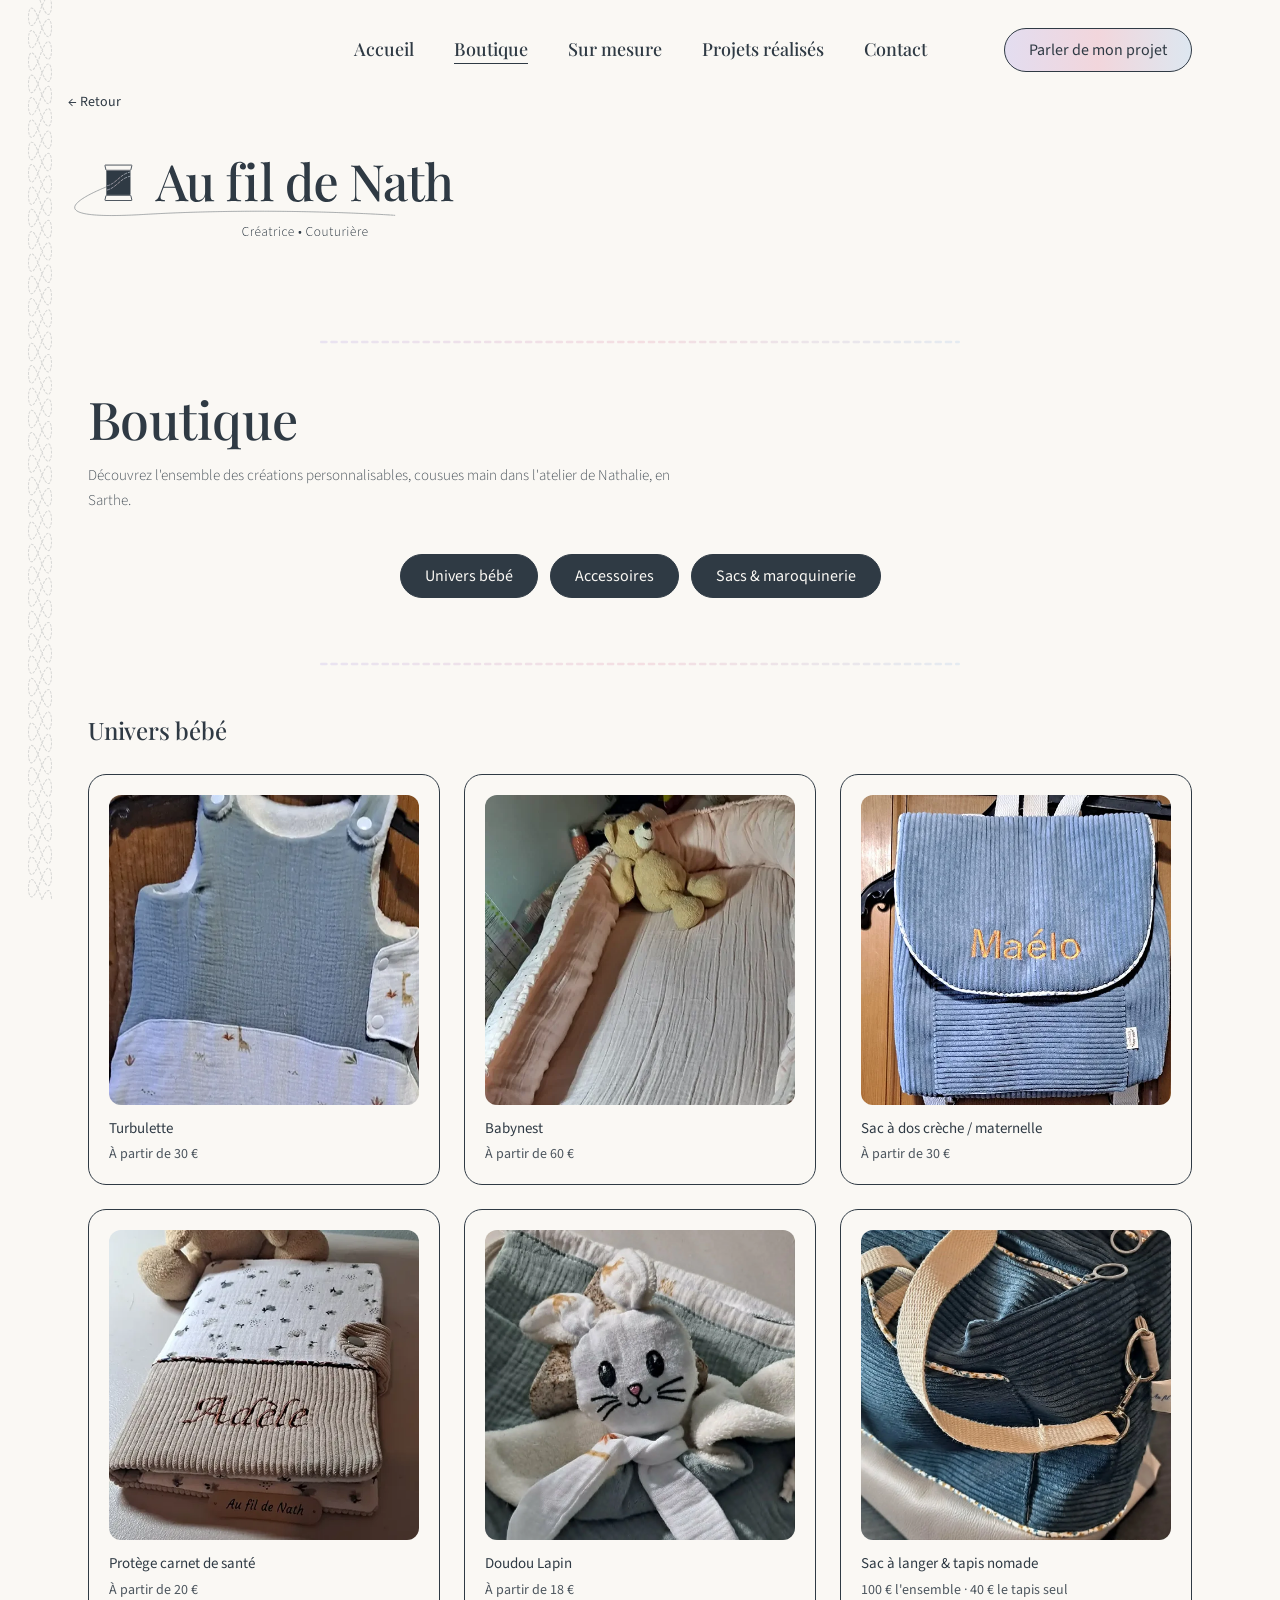
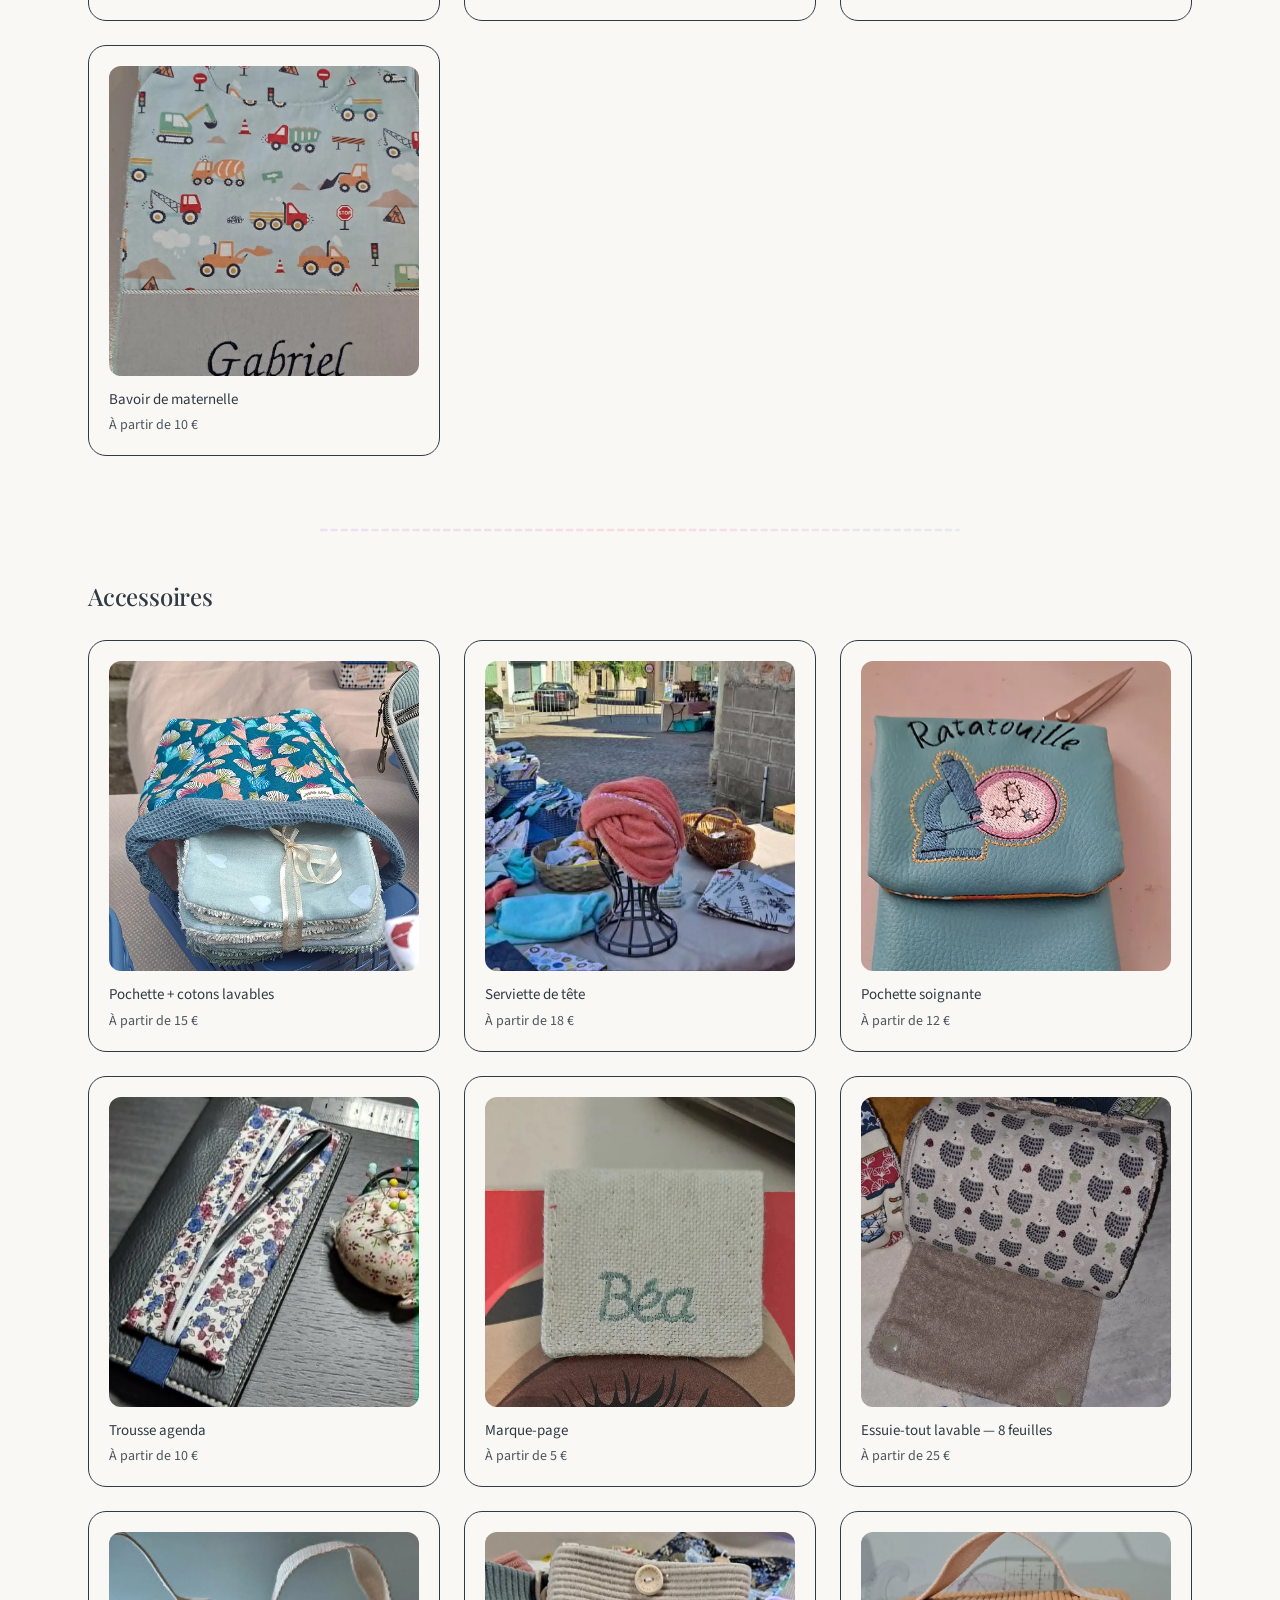
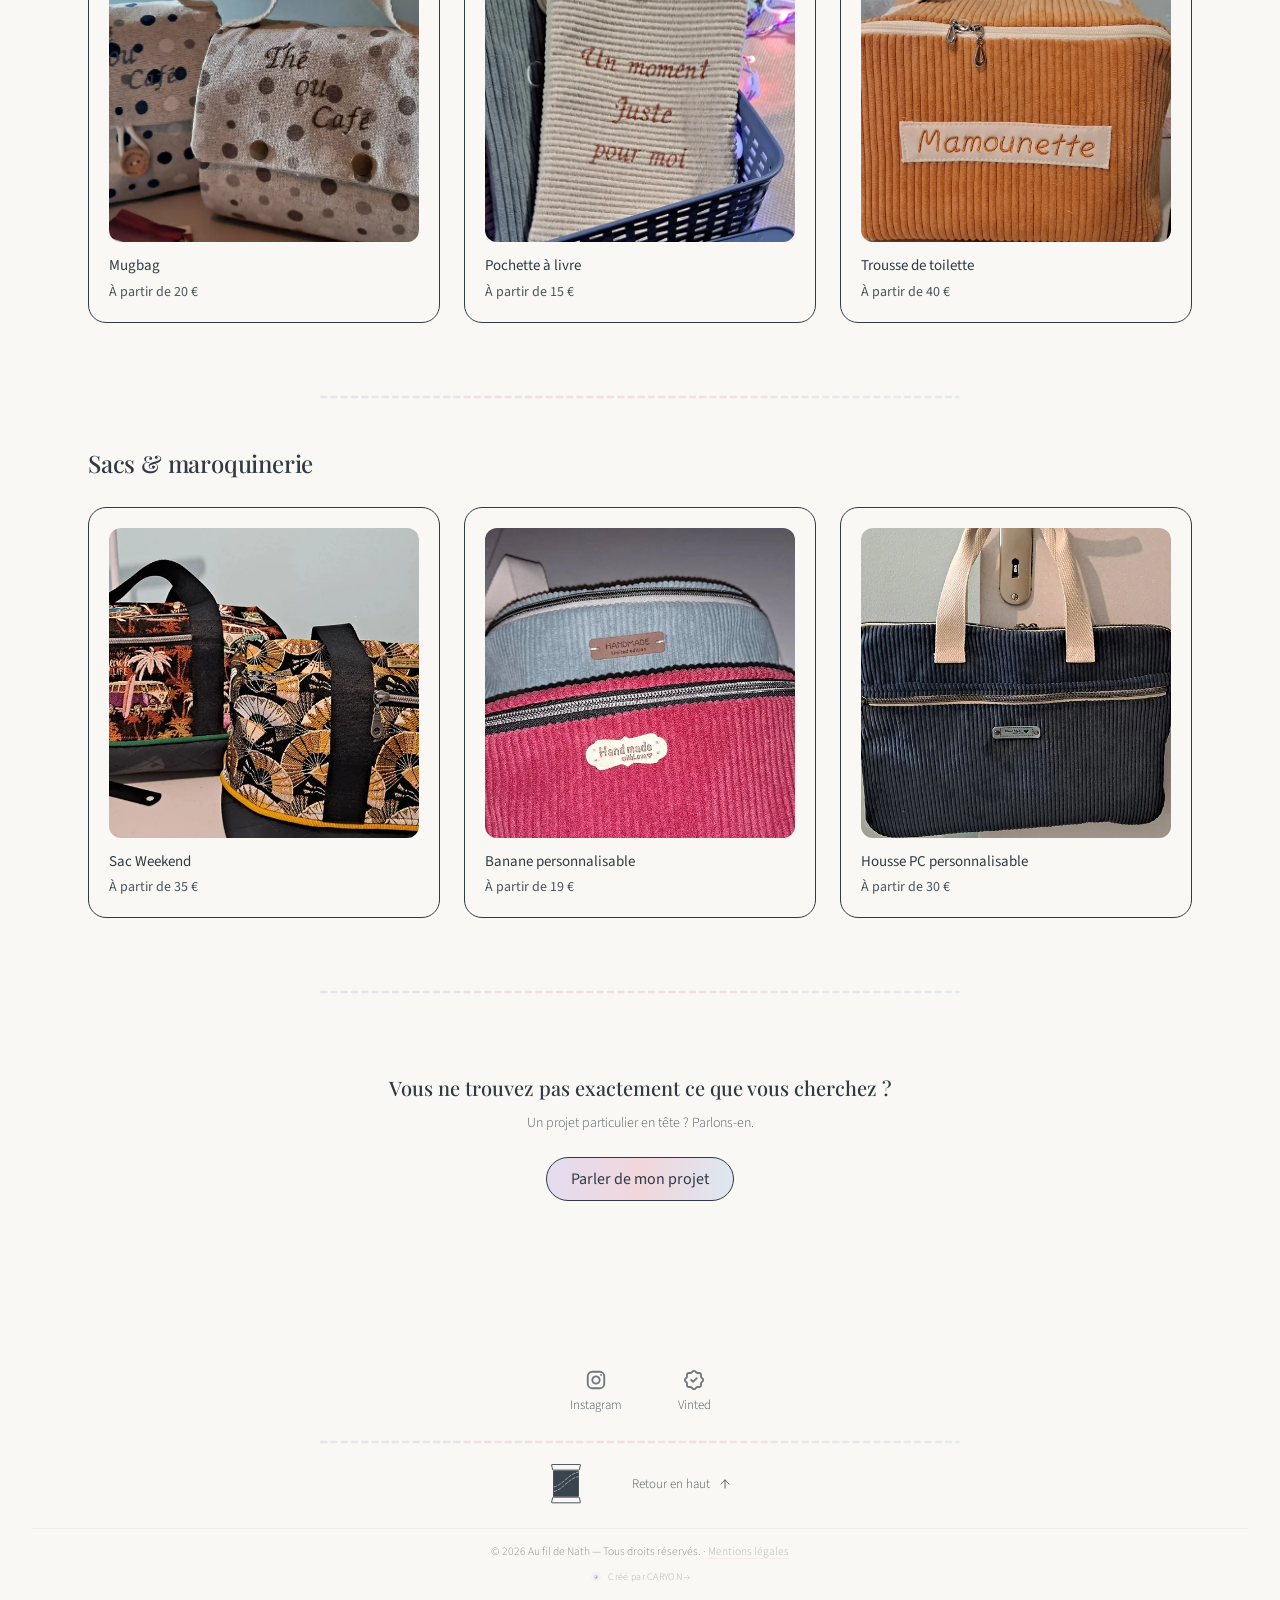
==== commit 22e98015: "SEO" ====
--- a/boutique.html
+++ b/boutique.html
@@ -3,28 +3,32 @@
 <head>
   <meta charset="UTF-8" />
   <meta name="viewport" content="width=device-width, initial-scale=1.0" />
-  <title>Boutique — Au fil de Nath</title>
-  <!-- Open Graph / partage réseaux sociaux -->
+
+  <!-- ── SEO ────────────────────────────────────────────── -->
+  <title>Boutique — créations bébé, sacs et accessoires | Au fil de Nath</title>
+  <meta name="description" content="Turbulettes, babynests, sacs, pochettes et maroquinerie cousus main en Sarthe. Chaque pièce est unique et personnalisable : broderie prénom, tissus au choix." />
+  <link rel="canonical" href="https://aufildenath.fr/boutique.html" />
+
+  <!-- ── Favicon ────────────────────────────────────────── -->
+  <link rel="icon" type="image/svg+xml" href="assets/favicon.svg" />
+  <link rel="apple-touch-icon" href="assets/favicon.svg" />
+  <meta name="theme-color" content="#FAF8F4" />
+
+  <!-- ── Partage social (Open Graph / Twitter) ───────────── -->
   <meta property="og:type" content="website" />
   <meta property="og:site_name" content="Au fil de Nath" />
   <meta property="og:locale" content="fr_FR" />
-  <meta property="og:title" content="Boutique — Au fil de Nath" />
-  <meta property="og:description" content="Découvrez les créations Au fil de Nath : univers bébé, accessoires, sacs &amp; maroquinerie. Pièces uniques cousues main et personnalisables." />
+  <meta property="og:title" content="Boutique — créations bébé, sacs et accessoires | Au fil de Nath" />
+  <meta property="og:description" content="Turbulettes, babynests, sacs, pochettes et maroquinerie cousus main en Sarthe. Chaque pièce est unique et personnalisable : broderie prénom, tissus au choix." />
   <meta property="og:url" content="https://aufildenath.fr/boutique.html" />
   <meta property="og:image" content="https://aufildenath.fr/assets/og-image.jpg" />
-  <meta property="og:image:secure_url" content="https://aufildenath.fr/assets/og-image.jpg" />
-  <meta property="og:image:type" content="image/jpeg" />
   <meta property="og:image:width" content="1200" />
   <meta property="og:image:height" content="630" />
-  <meta property="og:image:alt" content="Au fil de Nath — Créatrice Couturière" />
+  <meta property="og:image:alt" content="Au fil de Nath — créatrice couturière à Parcé-sur-Sarthe" />
   <meta name="twitter:card" content="summary_large_image" />
-  <meta name="twitter:title" content="Boutique — Au fil de Nath" />
-  <meta name="twitter:description" content="Découvrez les créations Au fil de Nath : univers bébé, accessoires, sacs &amp; maroquinerie. Pièces uniques cousues main et personnalisables." />
+  <meta name="twitter:title" content="Boutique — créations bébé, sacs et accessoires | Au fil de Nath" />
+  <meta name="twitter:description" content="Turbulettes, babynests, sacs, pochettes et maroquinerie cousus main en Sarthe. Chaque pièce est unique et personnalisable : broderie prénom, tissus au choix." />
   <meta name="twitter:image" content="https://aufildenath.fr/assets/og-image.jpg" />
-  <link rel="icon" href="assets/favicon.svg" type="image/svg+xml" />
-
-  <meta name="description" content="Découvrez les créations cousues main : univers bébé, accessoires, sacs et maroquinerie. Pièces uniques et personnalisables." />
-
   <link rel="preconnect" href="https://fonts.googleapis.com" />
   <link rel="preconnect" href="https://fonts.gstatic.com" crossorigin />
   <link href="https://fonts.googleapis.com/css2?family=Playfair+Display:wght@500;600&family=Source+Sans+3:wght@300;400;600&display=swap" rel="stylesheet" />
@@ -101,7 +105,8 @@
         <img class="section-separator" src="assets/S%C3%A9parateur%20final.svg" alt="" aria-hidden="true" style="margin-bottom: 48px;" />
 
         <h1 class="page__title">Boutique</h1>
-        <p class="page__intro">Découvrez l'ensemble des créations personnalisables.</p>
+        <p class="page__intro">Découvrez l'ensemble des créations personnalisables,
+          cousues main dans l'atelier de Nathalie, en Sarthe.</p>
 
         <!-- Filtres catégories (ancres) -->
         <div class="shop-filters" role="tablist" aria-label="Catégories">
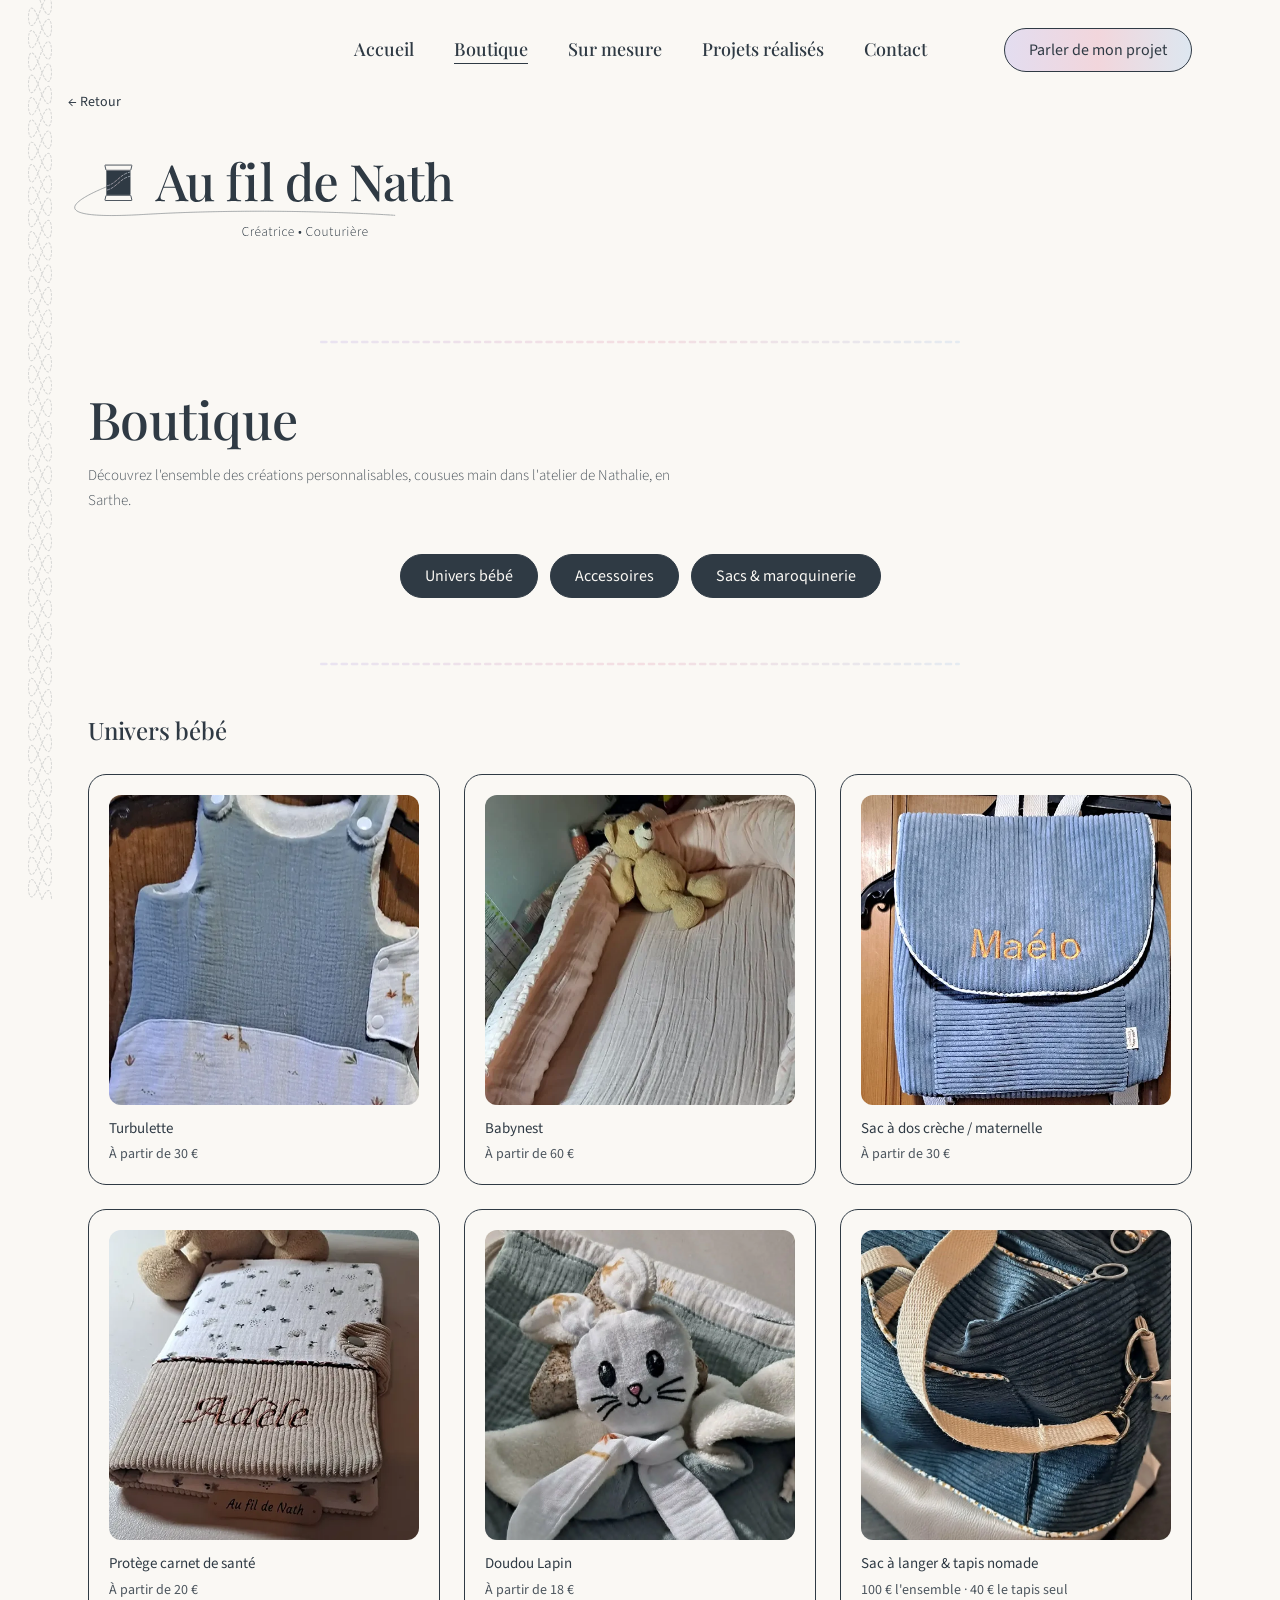
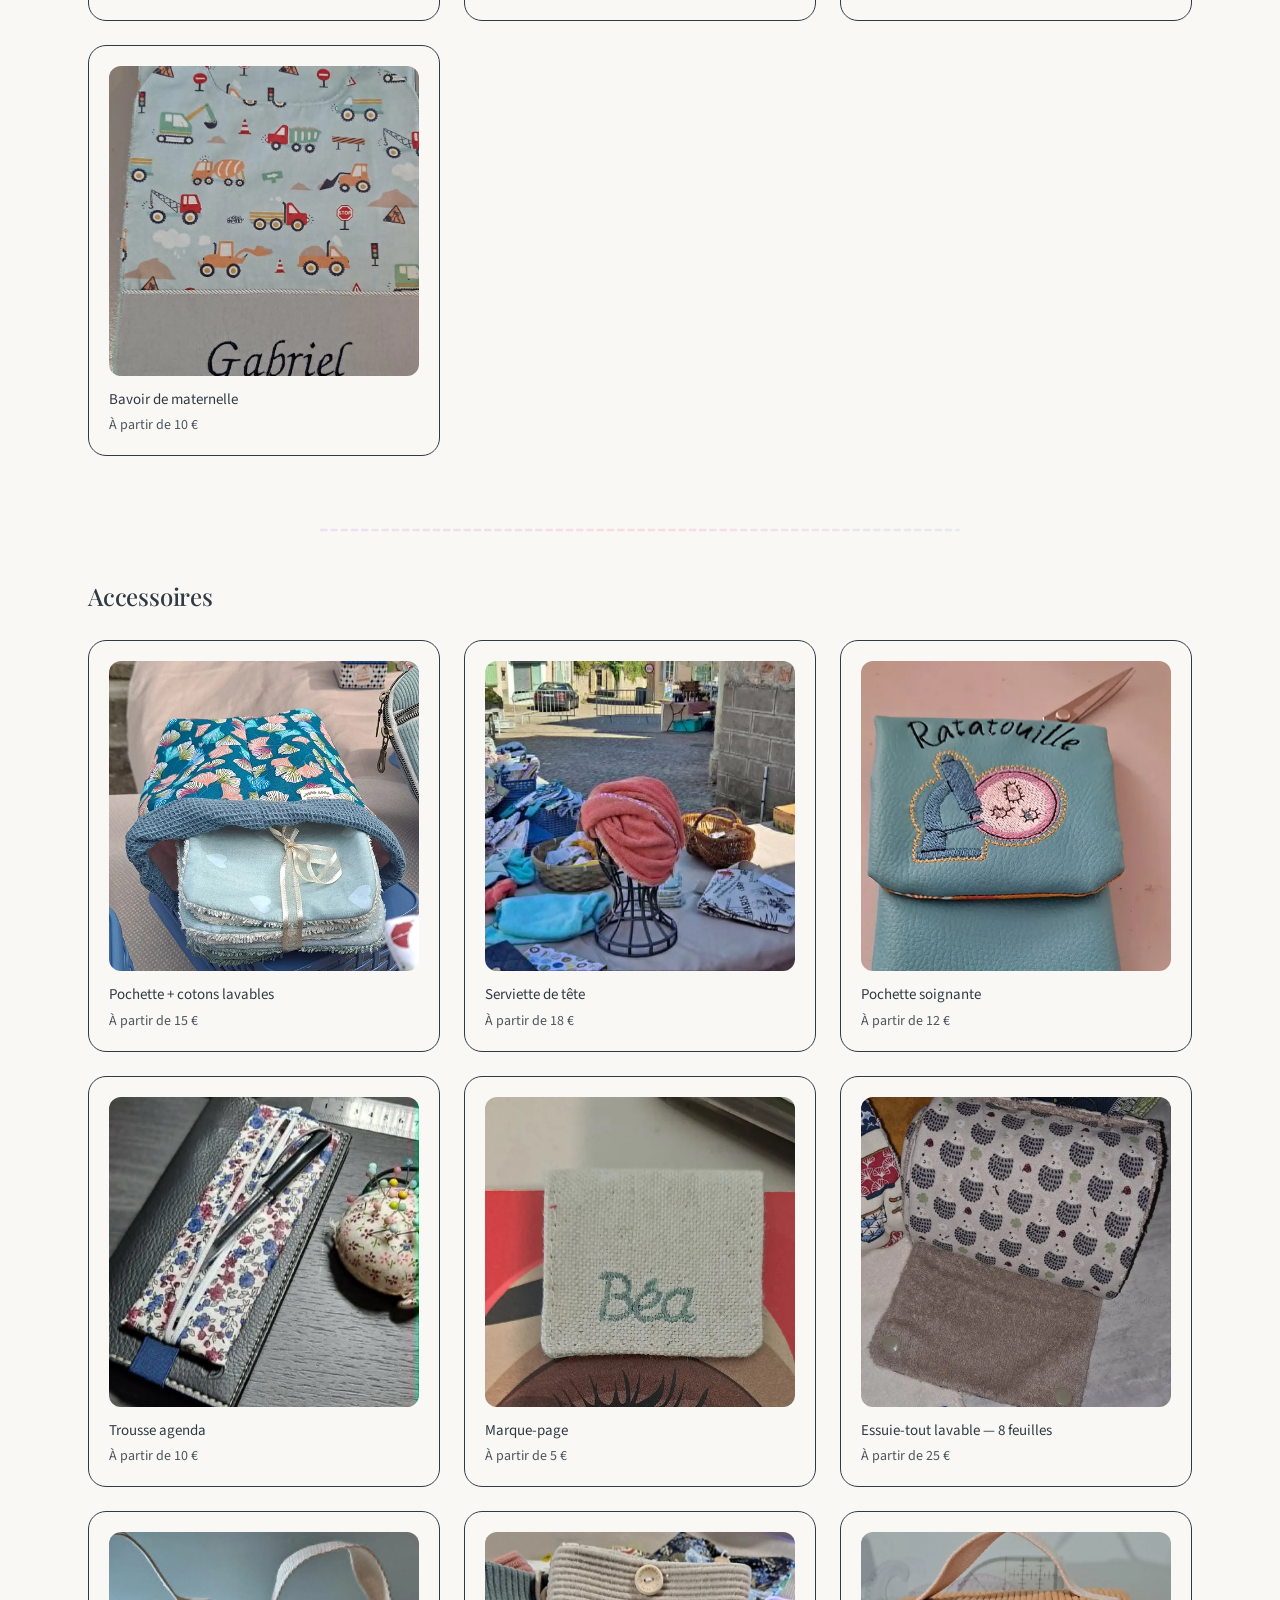
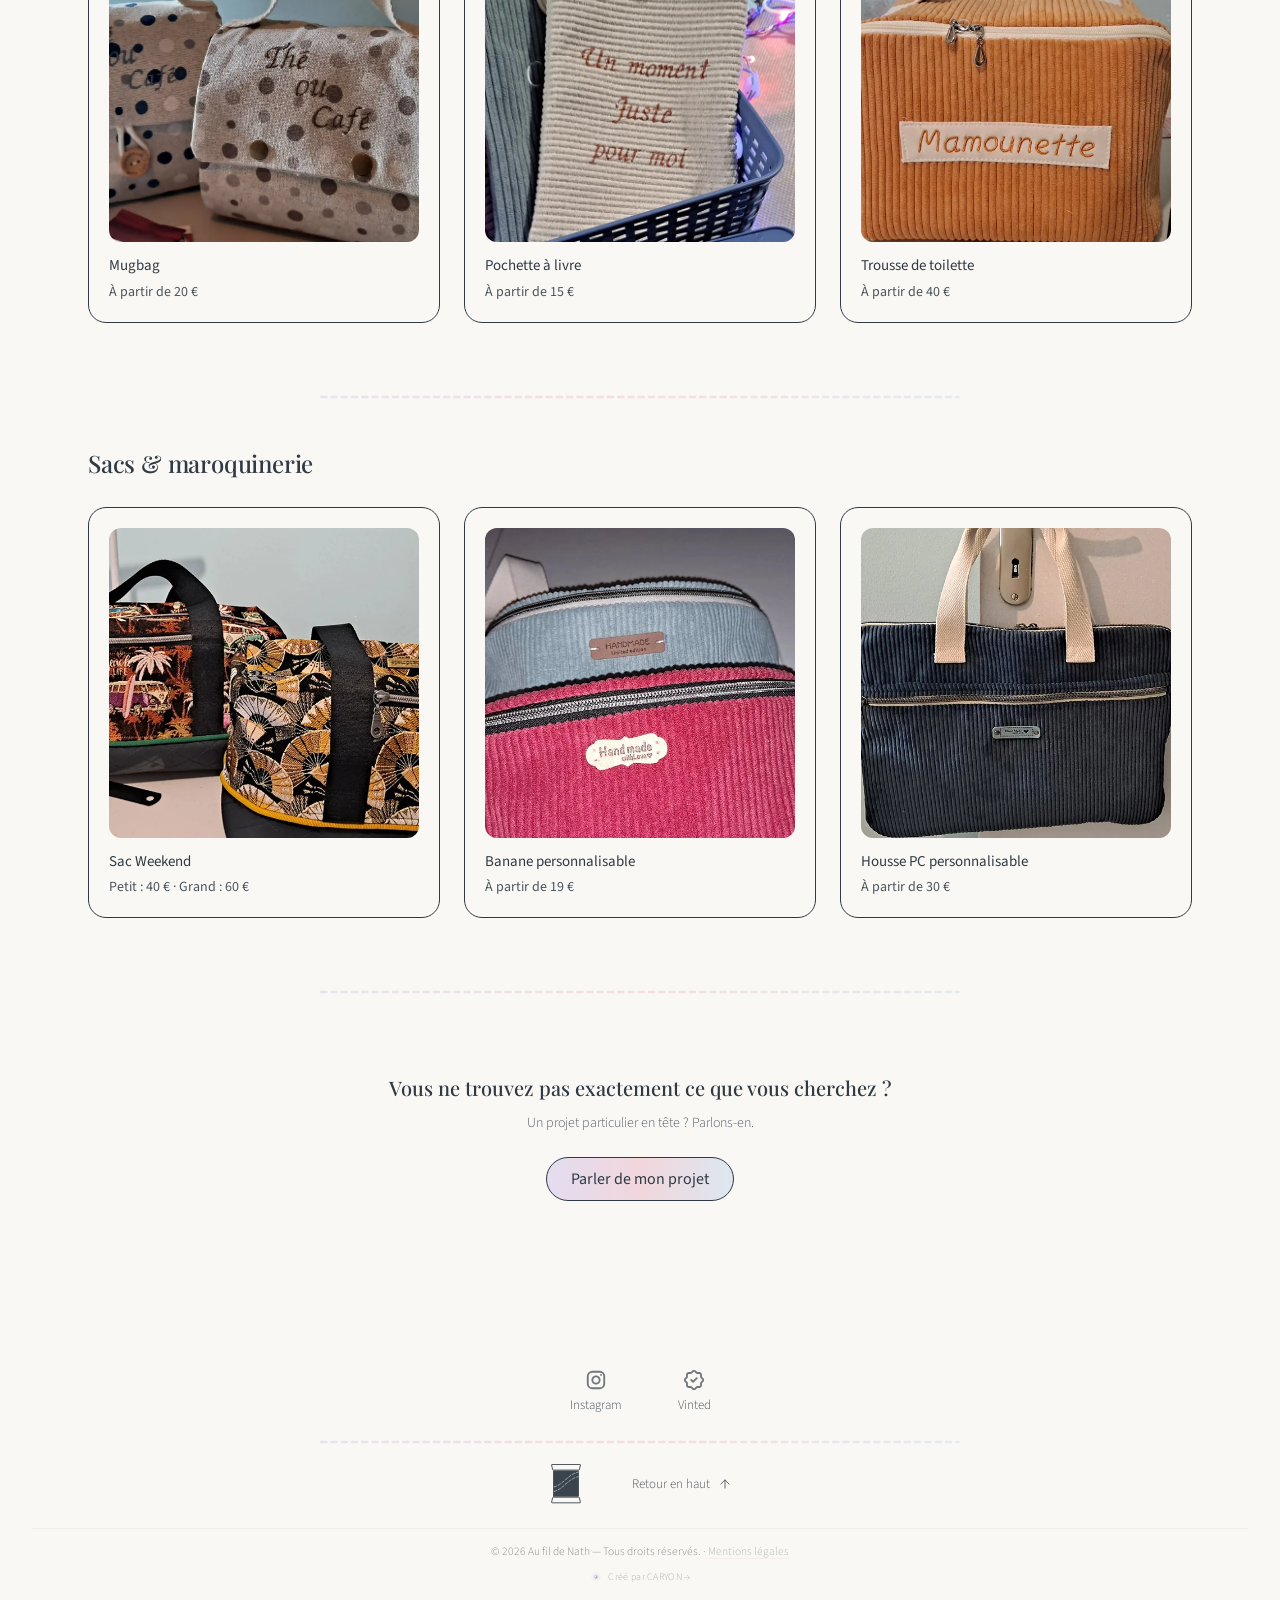
==== commit 56d71ac9: "Add files via upload" ====
--- a/boutique.html
+++ b/boutique.html
@@ -258,7 +258,7 @@
               <a href="fiche-produit.html?p=sac-weekend&from=boutique" class="card__link">
                 <figure class="card__photo"><img src="Photos%20produits/georges%205%201.webp" alt="Sac Weekend" loading="lazy" /></figure>
                 <h3 class="card__title">Sac Weekend</h3>
-                <p class="card__price">À partir de 35&nbsp;€</p>
+                <p class="card__price">Petit : 40&nbsp;€ · Grand : 60&nbsp;€</p>
               </a>
             </li>
             <li class="card">
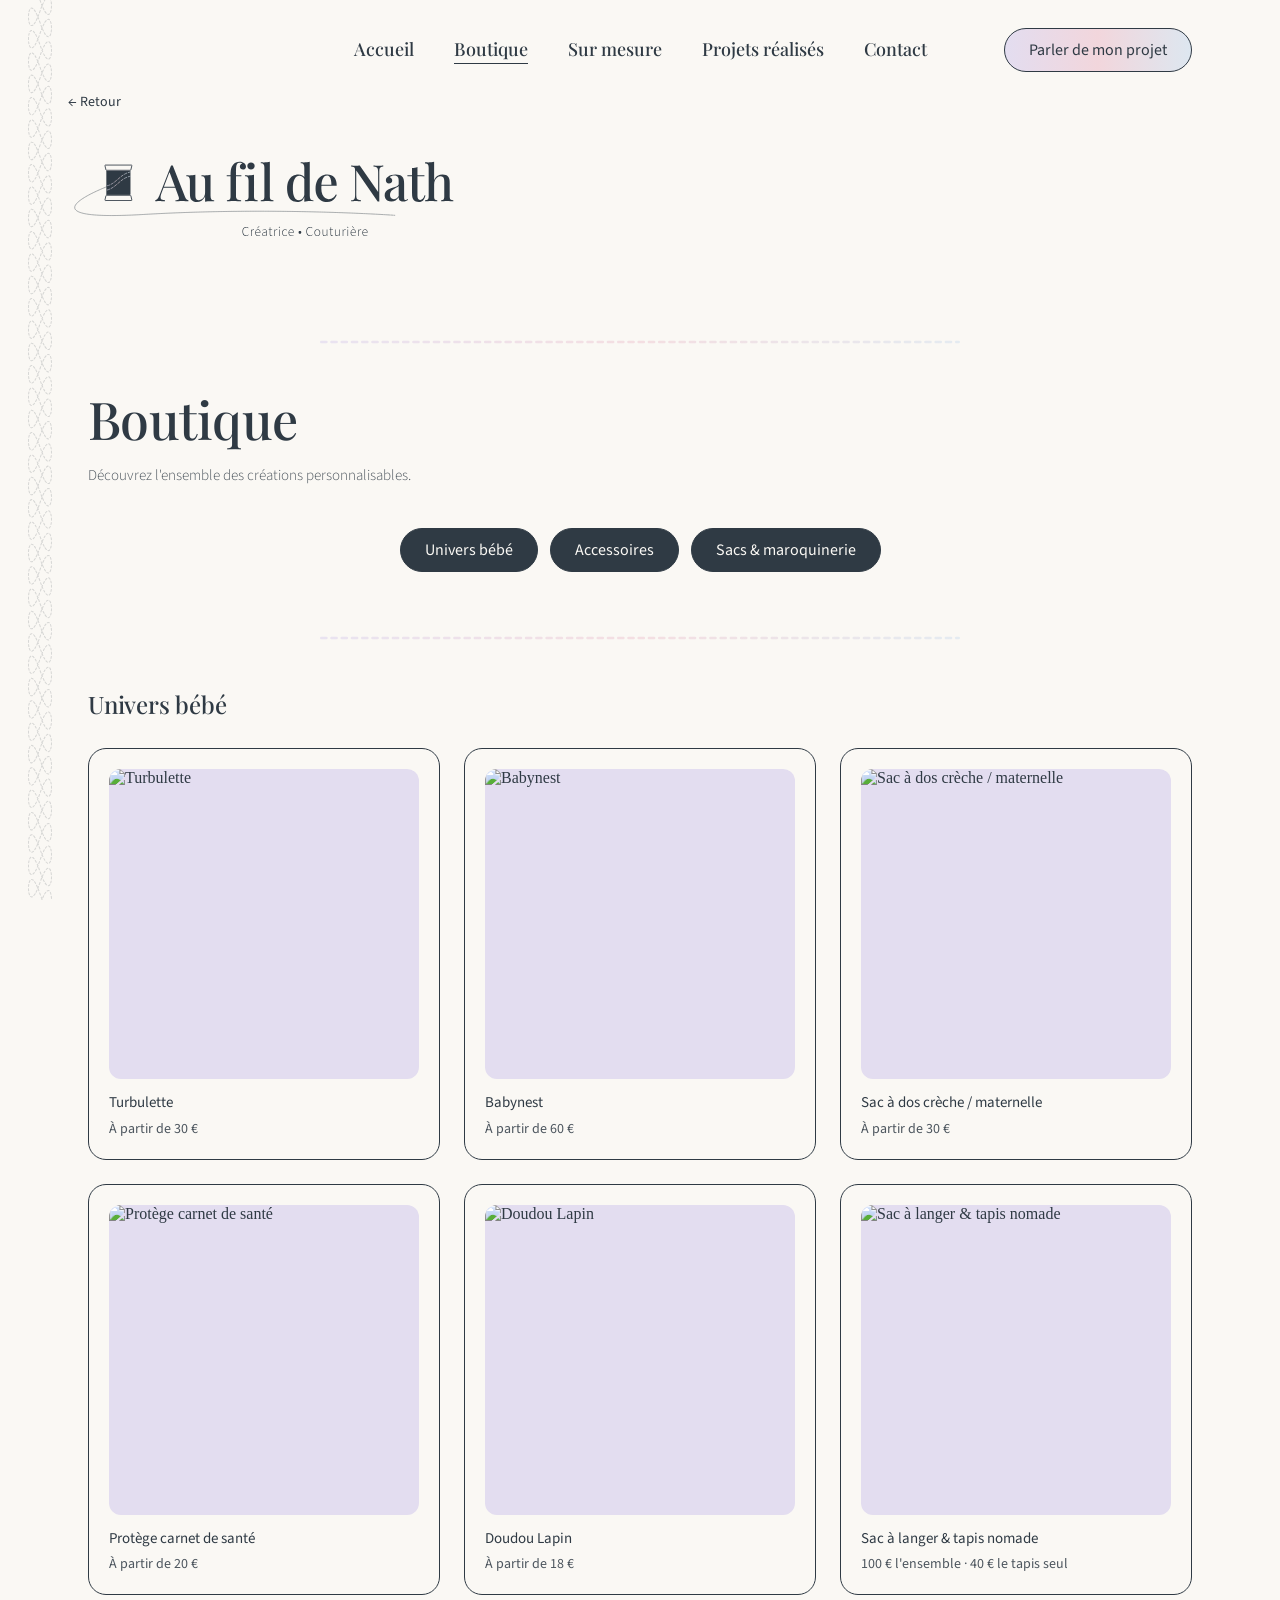
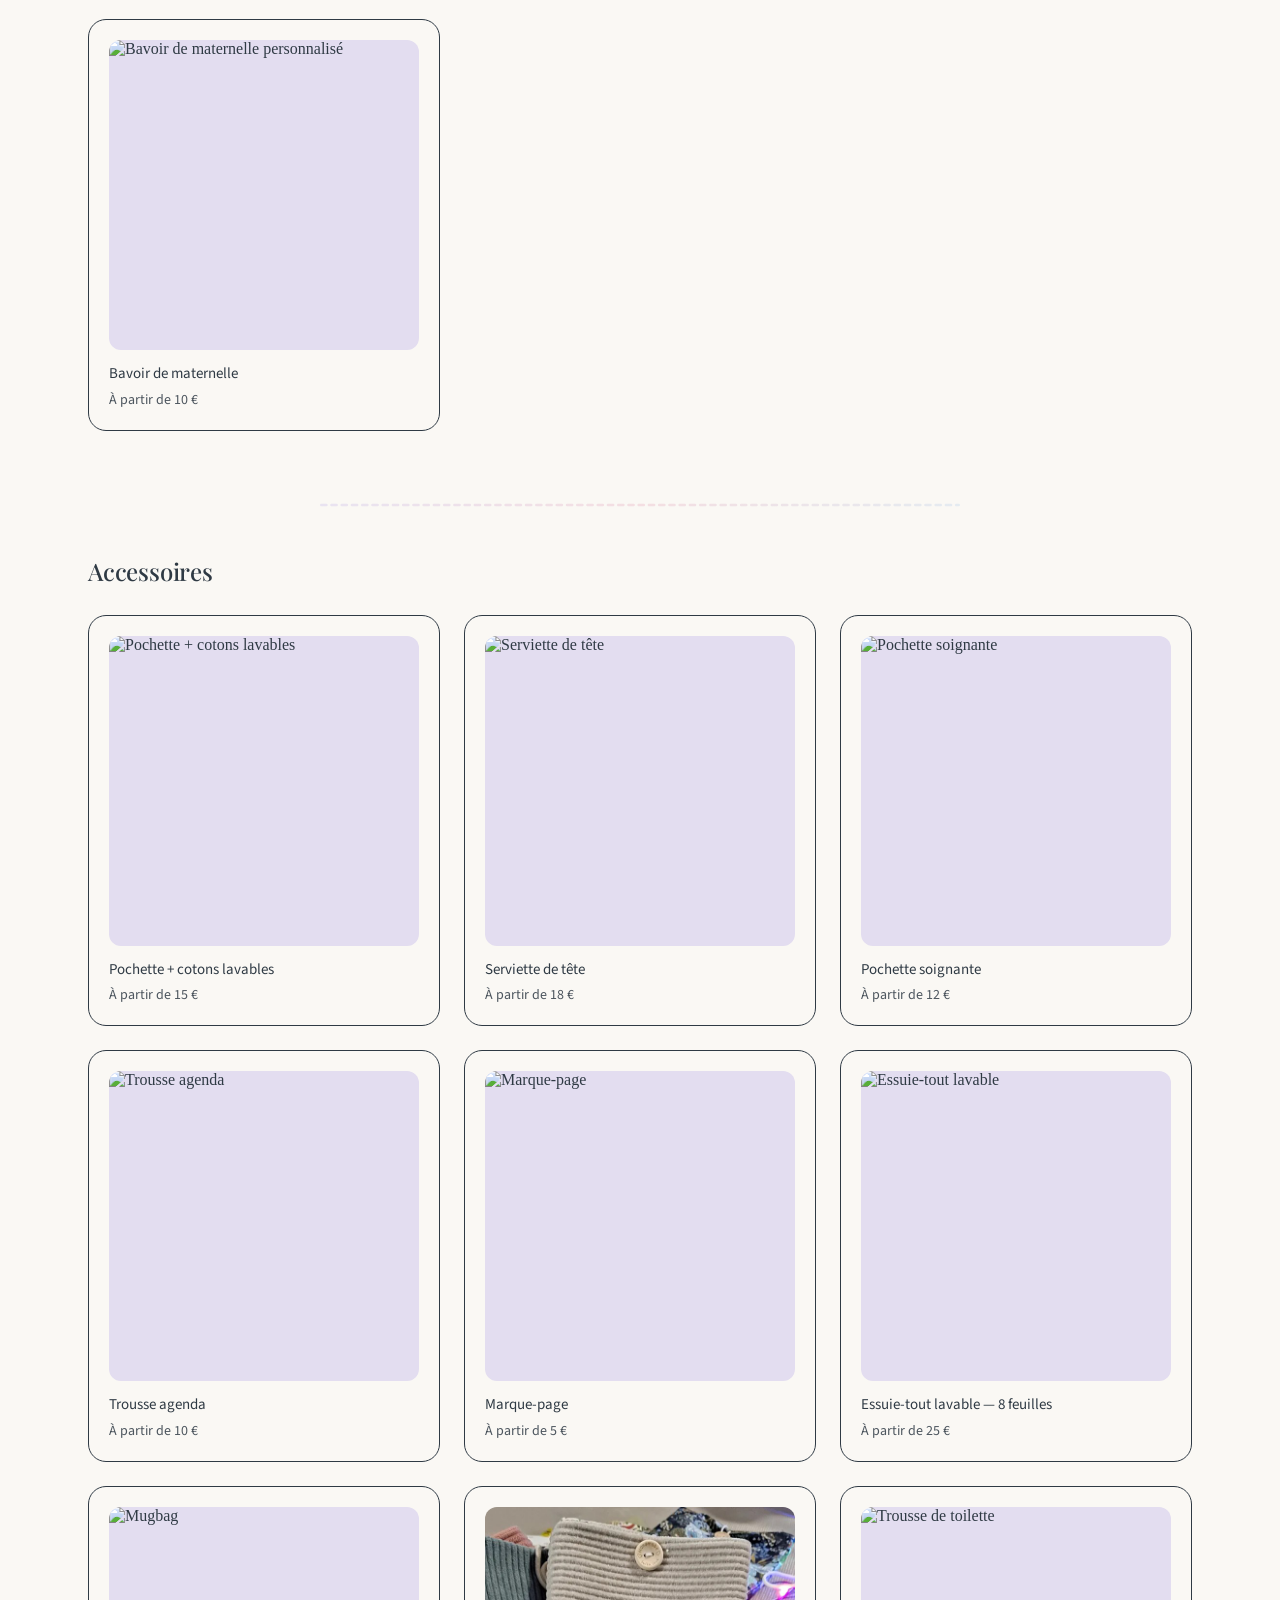
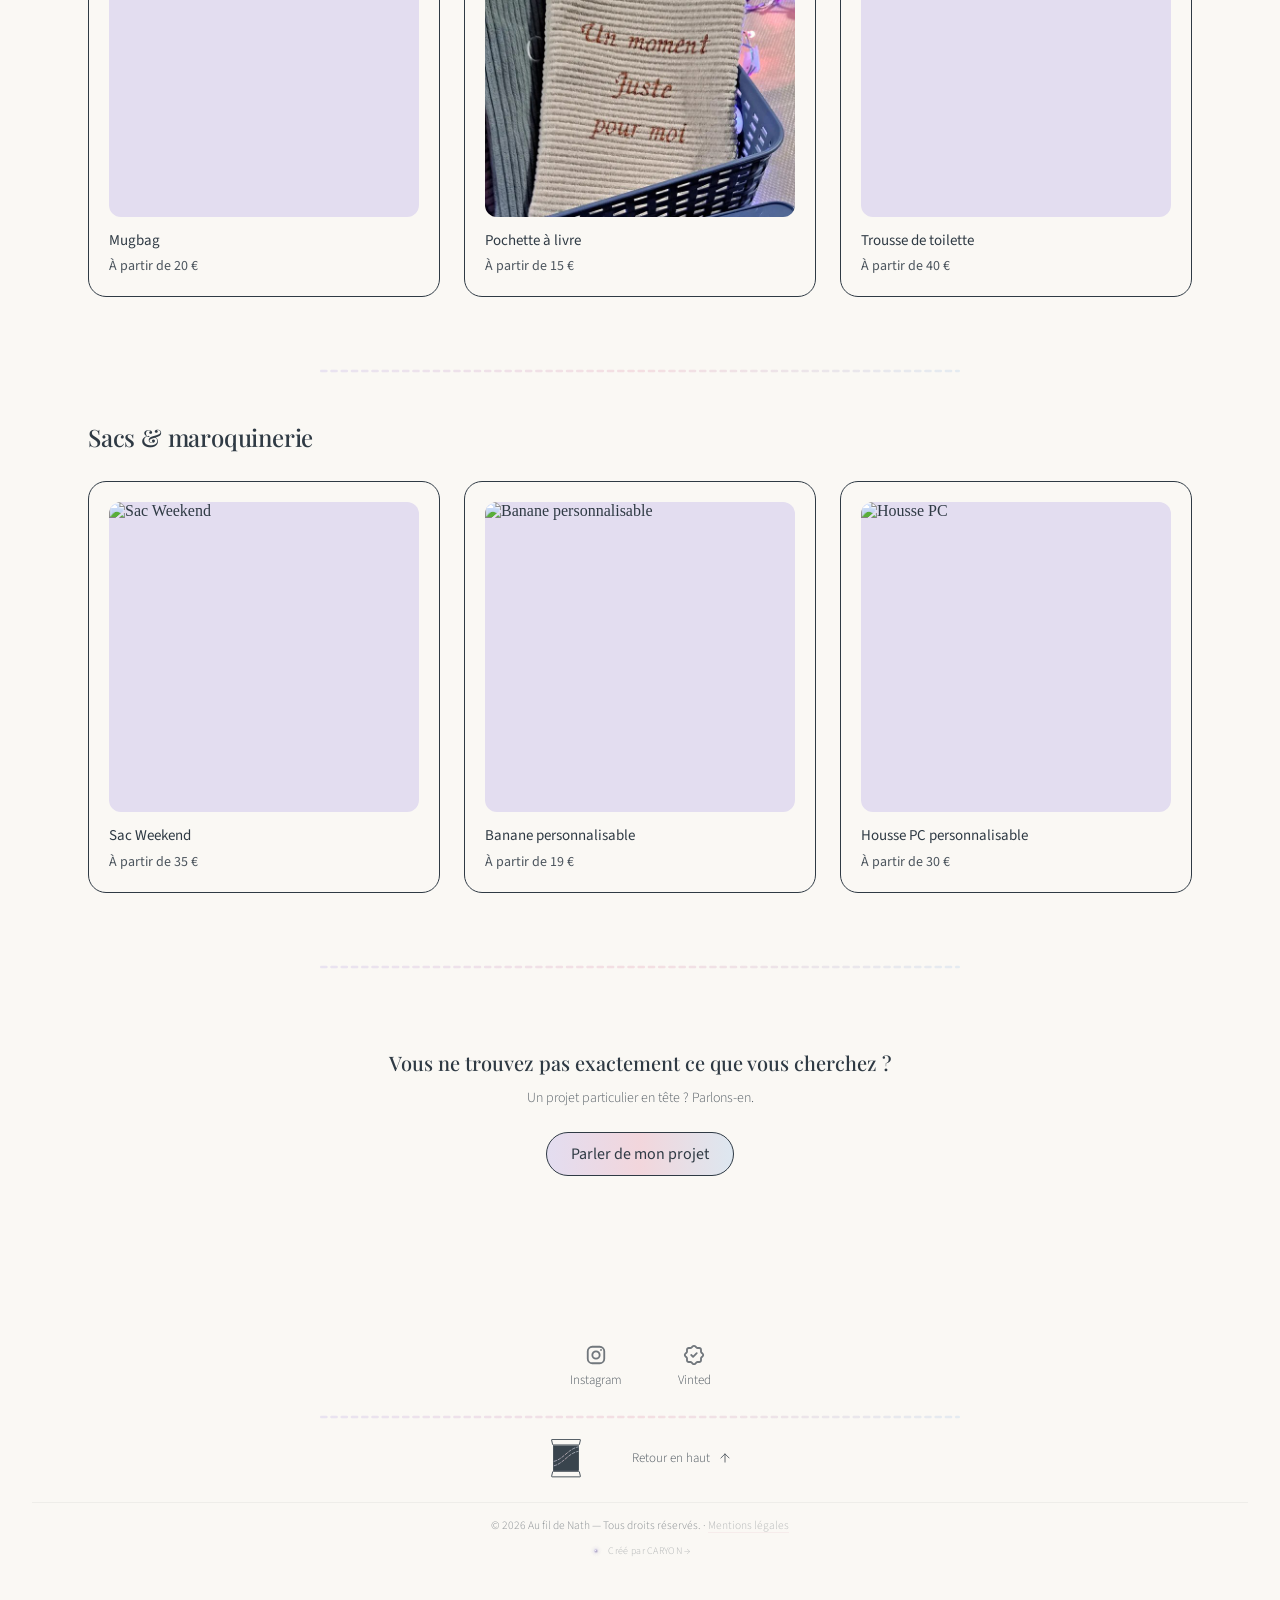
==== commit 073cf3a4: "Add files via upload" ====
--- a/boutique.html
+++ b/boutique.html
@@ -3,32 +3,9 @@
 <head>
   <meta charset="UTF-8" />
   <meta name="viewport" content="width=device-width, initial-scale=1.0" />
-
-  <!-- ── SEO ────────────────────────────────────────────── -->
-  <title>Boutique — créations bébé, sacs et accessoires | Au fil de Nath</title>
-  <meta name="description" content="Turbulettes, babynests, sacs, pochettes et maroquinerie cousus main en Sarthe. Chaque pièce est unique et personnalisable : broderie prénom, tissus au choix." />
-  <link rel="canonical" href="https://aufildenath.fr/boutique.html" />
-
-  <!-- ── Favicon ────────────────────────────────────────── -->
-  <link rel="icon" type="image/svg+xml" href="assets/favicon.svg" />
-  <link rel="apple-touch-icon" href="assets/favicon.svg" />
-  <meta name="theme-color" content="#FAF8F4" />
-
-  <!-- ── Partage social (Open Graph / Twitter) ───────────── -->
-  <meta property="og:type" content="website" />
-  <meta property="og:site_name" content="Au fil de Nath" />
-  <meta property="og:locale" content="fr_FR" />
-  <meta property="og:title" content="Boutique — créations bébé, sacs et accessoires | Au fil de Nath" />
-  <meta property="og:description" content="Turbulettes, babynests, sacs, pochettes et maroquinerie cousus main en Sarthe. Chaque pièce est unique et personnalisable : broderie prénom, tissus au choix." />
-  <meta property="og:url" content="https://aufildenath.fr/boutique.html" />
-  <meta property="og:image" content="https://aufildenath.fr/assets/og-image.jpg" />
-  <meta property="og:image:width" content="1200" />
-  <meta property="og:image:height" content="630" />
-  <meta property="og:image:alt" content="Au fil de Nath — créatrice couturière à Parcé-sur-Sarthe" />
-  <meta name="twitter:card" content="summary_large_image" />
-  <meta name="twitter:title" content="Boutique — créations bébé, sacs et accessoires | Au fil de Nath" />
-  <meta name="twitter:description" content="Turbulettes, babynests, sacs, pochettes et maroquinerie cousus main en Sarthe. Chaque pièce est unique et personnalisable : broderie prénom, tissus au choix." />
-  <meta name="twitter:image" content="https://aufildenath.fr/assets/og-image.jpg" />
+  <title>Boutique — Au fil de Nath</title>
+  <meta name="description" content="Découvrez les créations cousues main : univers bébé, accessoires, sacs et maroquinerie. Pièces uniques et personnalisables." />
+
   <link rel="preconnect" href="https://fonts.googleapis.com" />
   <link rel="preconnect" href="https://fonts.gstatic.com" crossorigin />
   <link href="https://fonts.googleapis.com/css2?family=Playfair+Display:wght@500;600&family=Source+Sans+3:wght@300;400;600&display=swap" rel="stylesheet" />
@@ -105,8 +82,7 @@
         <img class="section-separator" src="assets/S%C3%A9parateur%20final.svg" alt="" aria-hidden="true" style="margin-bottom: 48px;" />
 
         <h1 class="page__title">Boutique</h1>
-        <p class="page__intro">Découvrez l'ensemble des créations personnalisables,
-          cousues main dans l'atelier de Nathalie, en Sarthe.</p>
+        <p class="page__intro">Découvrez l'ensemble des créations personnalisables.</p>
 
         <!-- Filtres catégories (ancres) -->
         <div class="shop-filters" role="tablist" aria-label="Catégories">
@@ -124,49 +100,49 @@
           <ul class="shop-grid">
             <li class="card">
               <a href="fiche-produit.html?p=turbulette&from=boutique" class="card__link">
-                <figure class="card__photo"><img src="Photos%20produits/Turbulette%201.webp" alt="Turbulette" loading="lazy" /></figure>
+                <figure class="card__photo"><img src="Photos%20produits/Turbulette%201.png" alt="Turbulette" loading="lazy" /></figure>
                 <h3 class="card__title">Turbulette</h3>
                 <p class="card__price">À partir de 30&nbsp;€</p>
               </a>
             </li>
             <li class="card">
               <a href="fiche-produit.html?p=babynest&from=boutique" class="card__link">
-                <figure class="card__photo"><img src="Photos%20produits/569387996_17974343630946309_5089851895889682679_n.%201.webp" alt="Babynest" loading="lazy" /></figure>
+                <figure class="card__photo"><img src="Photos%20produits/569387996_17974343630946309_5089851895889682679_n.%201.png" alt="Babynest" loading="lazy" /></figure>
                 <h3 class="card__title">Babynest</h3>
                 <p class="card__price">À partir de 60&nbsp;€</p>
               </a>
             </li>
             <li class="card">
               <a href="fiche-produit.html?p=sac-a-dos-creche&from=boutique" class="card__link">
-                <figure class="card__photo"><img src="Photos%20produits/sac%20%C3%A0%20dos%20cr%C3%A8che%206.webp" alt="Sac à dos crèche / maternelle" loading="lazy" /></figure>
+                <figure class="card__photo"><img src="Photos%20produits/sac%20%C3%A0%20dos%20cr%C3%A8che%206.png" alt="Sac à dos crèche / maternelle" loading="lazy" /></figure>
                 <h3 class="card__title">Sac à dos crèche / maternelle</h3>
                 <p class="card__price">À partir de 30&nbsp;€</p>
               </a>
             </li>
             <li class="card">
               <a href="fiche-produit.html?p=protege-carnet-sante&from=boutique" class="card__link">
-                <figure class="card__photo"><img src="Photos%20produits/574750256_17975969078946309_2476281317568177951_n.%201.webp" alt="Protège carnet de santé" loading="lazy" /></figure>
+                <figure class="card__photo"><img src="Photos%20produits/574750256_17975969078946309_2476281317568177951_n.%201.png" alt="Protège carnet de santé" loading="lazy" /></figure>
                 <h3 class="card__title">Protège carnet de santé</h3>
                 <p class="card__price">À partir de 20&nbsp;€</p>
               </a>
             </li>
             <li class="card">
               <a href="fiche-produit.html?p=doudou-lapin&from=boutique" class="card__link">
-                <figure class="card__photo"><img src="Photos%20produits/Doudou%20lapin%201.webp" alt="Doudou Lapin" loading="lazy" /></figure>
+                <figure class="card__photo"><img src="Photos%20produits/Doudou%20lapin%201.jfif" alt="Doudou Lapin" loading="lazy" /></figure>
                 <h3 class="card__title">Doudou Lapin</h3>
                 <p class="card__price">À partir de 18&nbsp;€</p>
               </a>
             </li>
             <li class="card">
               <a href="fiche-produit.html?p=sac-a-langer&from=boutique" class="card__link">
-                <figure class="card__photo"><img src="Photos%20produits/Sac%20a%20langer.webp" alt="Sac à langer & tapis nomade" loading="lazy" /></figure>
+                <figure class="card__photo"><img src="Photos%20produits/Sac%20a%20langer.jfif" alt="Sac à langer & tapis nomade" loading="lazy" /></figure>
                 <h3 class="card__title">Sac à langer &amp; tapis nomade</h3>
                 <p class="card__price">100 € l'ensemble · 40 € le tapis seul</p>
               </a>
             </li>
             <li class="card">
               <a href="fiche-produit.html?p=bavoir-maternelle&from=boutique" class="card__link">
-                <figure class="card__photo"><img src="Photos%20produits/bavoir%20de%20maternelle.webp" alt="Bavoir de maternelle personnalisé" loading="lazy" /></figure>
+                <figure class="card__photo"><img src="Photos%20produits/bavoir%20de%20maternelle.jfif" alt="Bavoir de maternelle personnalisé" loading="lazy" /></figure>
                 <h3 class="card__title">Bavoir de maternelle</h3>
                 <p class="card__price">À partir de 10&nbsp;€</p>
               </a>
@@ -183,49 +159,49 @@
           <ul class="shop-grid">
             <li class="card">
               <a href="fiche-produit.html?p=pochette-cotons-lavables&from=boutique" class="card__link">
-                <figure class="card__photo"><img src="Photos%20produits/Pochette%20%2B%20coton%209%201.webp" alt="Pochette + cotons lavables" loading="lazy" /></figure>
+                <figure class="card__photo"><img src="Photos%20produits/Pochette%20%2B%20coton%209%201.png" alt="Pochette + cotons lavables" loading="lazy" /></figure>
                 <h3 class="card__title">Pochette + cotons lavables</h3>
                 <p class="card__price">À partir de 15&nbsp;€</p>
               </a>
             </li>
             <li class="card">
               <a href="fiche-produit.html?p=serviette-de-tete&from=boutique" class="card__link">
-                <figure class="card__photo"><img src="Photos%20produits/Serviette%20de%20t%C3%AAte.webp" alt="Serviette de tête" loading="lazy" /></figure>
+                <figure class="card__photo"><img src="Photos%20produits/Serviette%20de%20t%C3%AAte.jfif" alt="Serviette de tête" loading="lazy" /></figure>
                 <h3 class="card__title">Serviette de tête</h3>
                 <p class="card__price">À partir de 18&nbsp;€</p>
               </a>
             </li>
             <li class="card">
               <a href="fiche-produit.html?p=pochette-soignante&from=boutique" class="card__link">
-                <figure class="card__photo"><img src="Photos%20produits/552950121_17970917090946309_2205476163409626417_n.%201.webp" alt="Pochette soignante" loading="lazy" /></figure>
+                <figure class="card__photo"><img src="Photos%20produits/552950121_17970917090946309_2205476163409626417_n.%201.png" alt="Pochette soignante" loading="lazy" /></figure>
                 <h3 class="card__title">Pochette soignante</h3>
                 <p class="card__price">À partir de 12&nbsp;€</p>
               </a>
             </li>
             <li class="card">
               <a href="fiche-produit.html?p=trousse-agenda&from=boutique" class="card__link">
-                <figure class="card__photo"><img src="Photos%20produits/Trousse%20agenda%20(1).webp" alt="Trousse agenda" loading="lazy" /></figure>
+                <figure class="card__photo"><img src="Photos%20produits/Trousse%20agenda%20(1).jfif" alt="Trousse agenda" loading="lazy" /></figure>
                 <h3 class="card__title">Trousse agenda</h3>
                 <p class="card__price">À partir de 10&nbsp;€</p>
               </a>
             </li>
             <li class="card">
               <a href="fiche-produit.html?p=marque-page&from=boutique" class="card__link">
-                <figure class="card__photo"><img src="Photos%20produits/Marque%20page%203%201.webp" alt="Marque-page" loading="lazy" /></figure>
+                <figure class="card__photo"><img src="Photos%20produits/Marque%20page%203%201.png" alt="Marque-page" loading="lazy" /></figure>
                 <h3 class="card__title">Marque-page</h3>
                 <p class="card__price">À partir de 5&nbsp;€</p>
               </a>
             </li>
             <li class="card">
               <a href="fiche-produit.html?p=essuie-tout-lavable&from=boutique" class="card__link">
-                <figure class="card__photo"><img src="Photos%20produits/Essuie%20tout%20(3).webp" alt="Essuie-tout lavable" loading="lazy" /></figure>
+                <figure class="card__photo"><img src="Photos%20produits/Essuie%20tout%20(3).jfif" alt="Essuie-tout lavable" loading="lazy" /></figure>
                 <h3 class="card__title">Essuie-tout lavable — 8 feuilles</h3>
                 <p class="card__price">À partir de 25&nbsp;€</p>
               </a>
             </li>
             <li class="card">
               <a href="fiche-produit.html?p=mugbag&from=boutique" class="card__link">
-                <figure class="card__photo"><img src="Photos%20produits/Mugbag%202.webp" alt="Mugbag" loading="lazy" /></figure>
+                <figure class="card__photo"><img src="Photos%20produits/Mugbag%202.jfif" alt="Mugbag" loading="lazy" /></figure>
                 <h3 class="card__title">Mugbag</h3>
                 <p class="card__price">À partir de 20&nbsp;€</p>
               </a>
@@ -239,7 +215,7 @@
             </li>
             <li class="card">
               <a href="fiche-produit.html?p=trousse-de-toilette&from=boutique" class="card__link">
-                <figure class="card__photo"><img src="Photos%20produits/Trousse%20de%20toilette%20(6).webp" alt="Trousse de toilette" loading="lazy" /></figure>
+                <figure class="card__photo"><img src="Photos%20produits/Trousse%20de%20toilette%20(6).jfif" alt="Trousse de toilette" loading="lazy" /></figure>
                 <h3 class="card__title">Trousse de toilette</h3>
                 <p class="card__price">À partir de 40&nbsp;€</p>
               </a>
@@ -256,21 +232,21 @@
           <ul class="shop-grid">
             <li class="card">
               <a href="fiche-produit.html?p=sac-weekend&from=boutique" class="card__link">
-                <figure class="card__photo"><img src="Photos%20produits/georges%205%201.webp" alt="Sac Weekend" loading="lazy" /></figure>
+                <figure class="card__photo"><img src="Photos%20produits/georges%205%201.png" alt="Sac Weekend" loading="lazy" /></figure>
                 <h3 class="card__title">Sac Weekend</h3>
-                <p class="card__price">Petit : 40&nbsp;€ · Grand : 60&nbsp;€</p>
+                <p class="card__price">À partir de 35&nbsp;€</p>
               </a>
             </li>
             <li class="card">
               <a href="fiche-produit.html?p=banane&from=boutique" class="card__link">
-                <figure class="card__photo"><img src="Photos%20produits/Bananes%20livr%C3%A9es%20pour%20No%C3%ABl%20%F0%9F%8E%85%201.webp" alt="Banane personnalisable" loading="lazy" /></figure>
+                <figure class="card__photo"><img src="Photos%20produits/Bananes%20livr%C3%A9es%20pour%20No%C3%ABl%20%F0%9F%8E%85%201.png" alt="Banane personnalisable" loading="lazy" /></figure>
                 <h3 class="card__title">Banane personnalisable</h3>
                 <p class="card__price">À partir de 19&nbsp;€</p>
               </a>
             </li>
             <li class="card">
               <a href="fiche-produit.html?p=housse-pc&from=boutique" class="card__link">
-                <figure class="card__photo"><img src="Photos%20produits/ordi%204.webp" alt="Housse PC" loading="lazy" /></figure>
+                <figure class="card__photo"><img src="Photos%20produits/ordi%204.png" alt="Housse PC" loading="lazy" /></figure>
                 <h3 class="card__title">Housse PC personnalisable</h3>
                 <p class="card__price">À partir de 30&nbsp;€</p>
               </a>
--- a/header.css
+++ b/header.css
@@ -400,7 +400,7 @@
   border: none;
   margin: 0 auto 32px;
   flex-shrink: 0;
-  background: url("assets/S%C3%A9parateur%20menu.webp") center/100% 100% no-repeat;
+  background: url("assets/S%C3%A9parateur%20menu.png") center/100% 100% no-repeat;
   opacity: 0.95;
   display: block;
 }
--- a/sections.css
+++ b/sections.css
@@ -676,3 +676,175 @@
 #contact {
   scroll-margin-top: 72px;
 }
+
+
+/* ============================================================
+   SECTION SAVOIR-FAIRE — Robe de mariée (pièce unique, hors catalogue)
+   ============================================================ */
+
+.savoir-faire {
+  padding: 56px 0 96px;
+  position: relative;
+  z-index: 2;
+}
+
+.savoir-faire__inner {
+  max-width: var(--content-width);
+  margin: 0 auto;
+  padding: 0 var(--page-padding-x);
+  display: flex;
+  align-items: center;
+  gap: 64px;
+}
+
+.savoir-faire__text {
+  flex: 1 1 420px;
+  min-width: 0;
+}
+
+.savoir-faire__eyebrow {
+  font-family: var(--font-serif);
+  font-size: 22px;
+  font-weight: var(--weight-medium);
+  color: var(--color-marine);
+  margin: 0 0 16px;
+  letter-spacing: -0.2px;
+}
+
+.savoir-faire__title {
+  font-family: var(--font-serif);
+  font-size: 28px;
+  font-weight: var(--weight-medium);
+  color: var(--color-marine);
+  margin: 0 0 16px;
+  letter-spacing: -0.2px;
+  line-height: 1.2;
+}
+
+.savoir-faire__desc {
+  font-family: var(--font-sans);
+  font-size: var(--text-body-lg);
+  font-weight: var(--weight-light);
+  color: var(--color-marine);
+  line-height: 1.7;
+  margin: 0;
+  max-width: 460px;
+  opacity: 0.9;
+}
+
+.savoir-faire__gallery {
+  flex: 0 0 auto;
+  display: flex;
+  flex-direction: column;
+  gap: 12px;
+  width: clamp(220px, 26vw, 300px);
+  margin: 0 auto;
+}
+
+/* Photo principale — même langage visuel que .product__main (fiche produit) */
+.savoir-faire__main {
+  position: relative;
+  display: block;
+  width: 100%;
+  aspect-ratio: 3 / 5;
+  margin: 0;
+  overflow: hidden;
+  border-radius: 20px;
+  border: 0.5px solid var(--color-marine);
+  box-shadow: var(--shadow-marine-soft);
+  background: var(--color-ecru);
+}
+
+.savoir-faire__main img {
+  display: block;
+  width: 100%;
+  height: 100%;
+  object-fit: cover;
+  object-position: center 62%;   /* recadrage vers le bas : privilégie la jupe plutôt que le fond/les cheveux */
+}
+
+/* Miniatures — mêmes proportions que .product__thumb, échange au clic */
+.savoir-faire__thumbs {
+  display: flex;
+  gap: 10px;
+  justify-content: center;
+}
+
+.savoir-faire__thumb {
+  margin: 0;
+  padding: 0;
+  background: none;
+  box-sizing: border-box;
+  flex: 0 0 56px;
+  width: 56px;
+  height: 56px;
+  border-radius: 10px;
+  overflow: hidden;
+  border: 0.5px solid var(--color-marine);
+  cursor: pointer;
+  transition: opacity var(--transition-base);
+}
+
+.savoir-faire__thumb:hover,
+.savoir-faire__thumb:focus-visible {
+  opacity: 0.75;
+}
+
+.savoir-faire__thumb img {
+  display: block;
+  width: 100%;
+  height: 100%;
+  object-fit: cover;
+}
+
+
+/* ----------------------------------------------------------
+   RESPONSIVE — Tablette (≤ 1024px)
+---------------------------------------------------------- */
+
+@media (max-width: 1024px) {
+  .savoir-faire {
+    padding: 48px 0 80px;
+  }
+  .savoir-faire__inner {
+    gap: 40px;
+  }
+  .savoir-faire__title {
+    font-size: 24px;
+  }
+}
+
+
+/* ----------------------------------------------------------
+   RESPONSIVE — Mobile (≤ 768px)
+   Empilement vertical : texte au-dessus, photo en dessous
+---------------------------------------------------------- */
+
+@media (max-width: 768px) {
+  .savoir-faire {
+    padding: 32px 0 56px;
+  }
+  .savoir-faire__inner {
+    flex-direction: column;
+    text-align: center;
+    gap: 28px;
+  }
+  .savoir-faire__eyebrow {
+    font-size: 19px;
+    margin-bottom: 12px;
+  }
+  .savoir-faire__title {
+    font-size: 22px;
+  }
+  .savoir-faire__desc {
+    margin: 0 auto;
+  }
+  .savoir-faire__gallery {
+    width: min(280px, 78vw);
+  }
+  .savoir-faire__thumb {
+    flex: 0 0 52px;
+    width: 52px;
+    height: 52px;
+  }
+}
--- a/pages.css
+++ b/pages.css
@@ -473,15 +473,6 @@
 
 /* .form__select:focus géré plus bas avec les autres états select */
 
-/* Supprime le style navigateur sur :invalid au chargement (avant interaction) */
-.form__input:invalid:not(:user-invalid):not(.is-invalid),
-.form__textarea:invalid:not(:user-invalid):not(.is-invalid),
-.form__select:invalid:not(:user-invalid):not(.is-invalid) {
-  box-shadow: none;
-  background-color: transparent;
-  border-bottom: 1px solid rgba(47, 58, 68, 0.30);
-}
-
 /* État invalide — :user-invalid se déclenche après interaction (modern browsers)
    + fallback .is-invalid via JS pour anciens navigateurs */
 .form__input:user-invalid,
